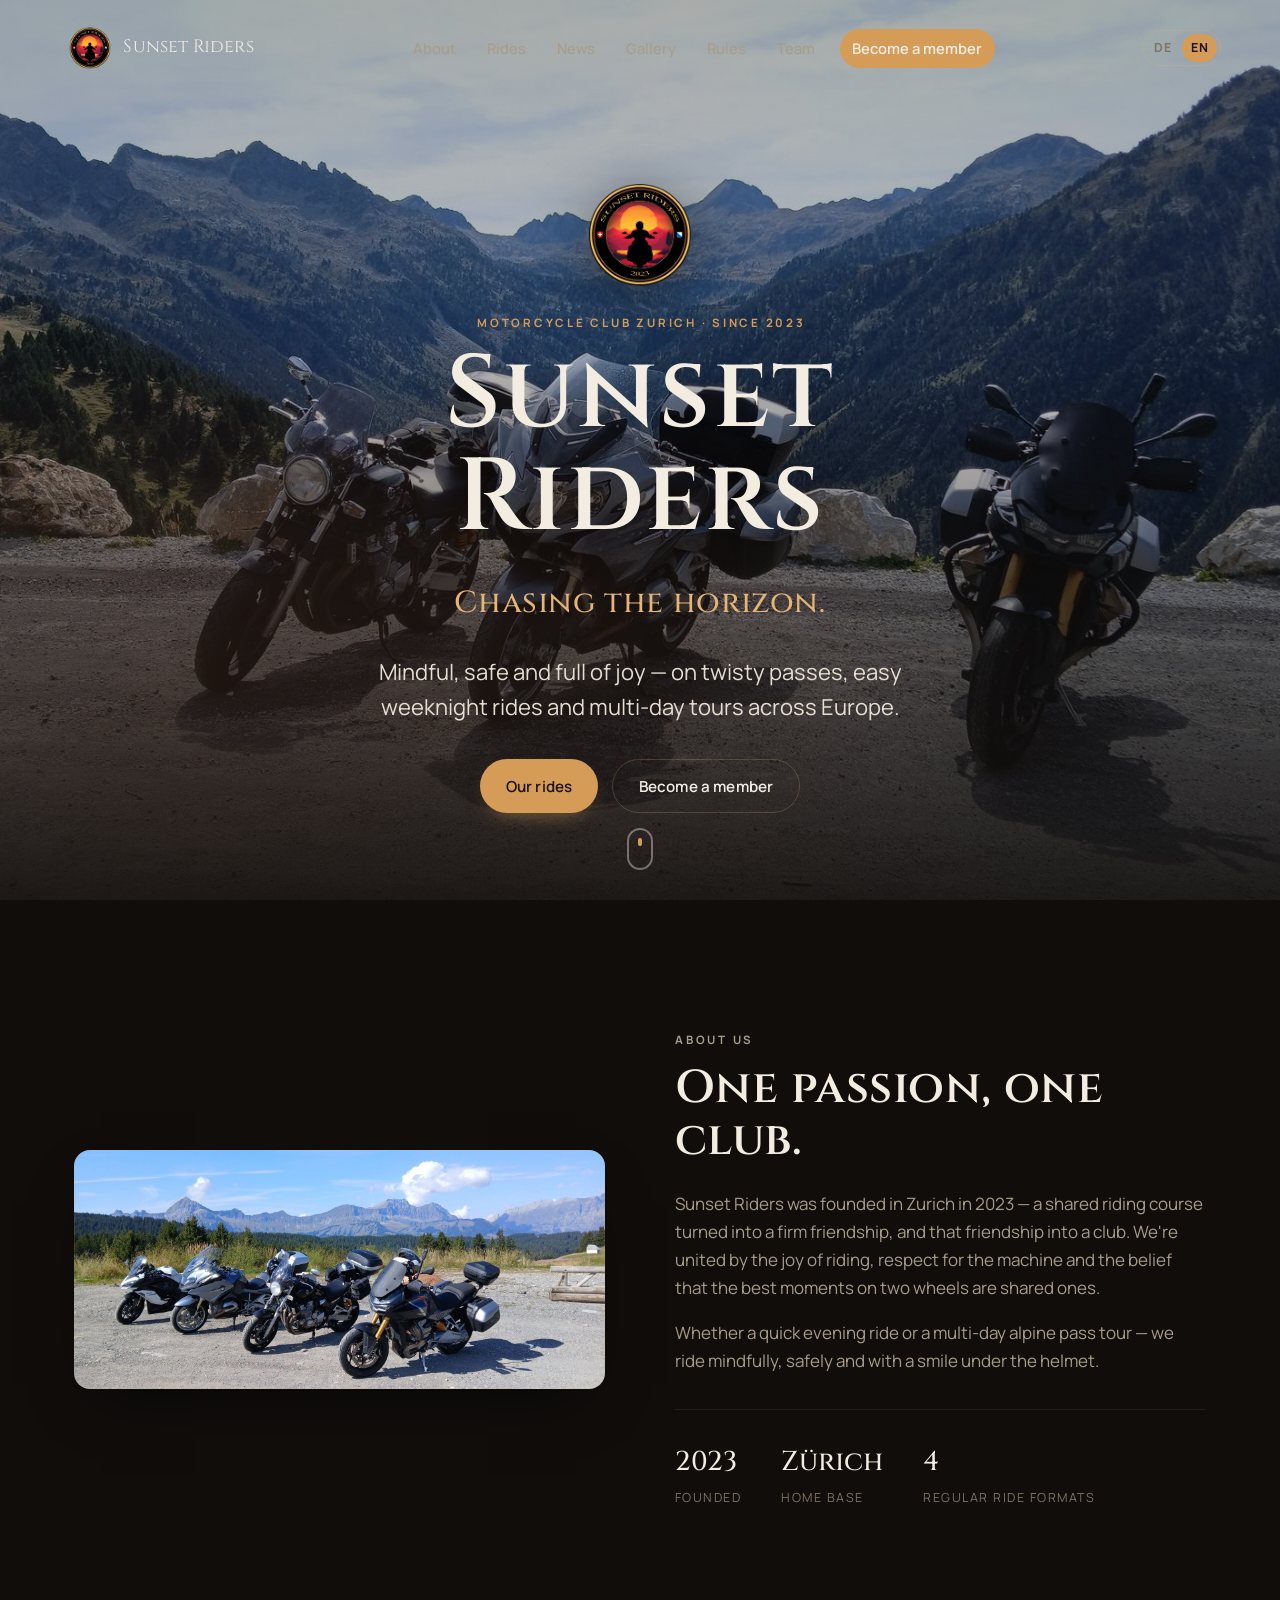
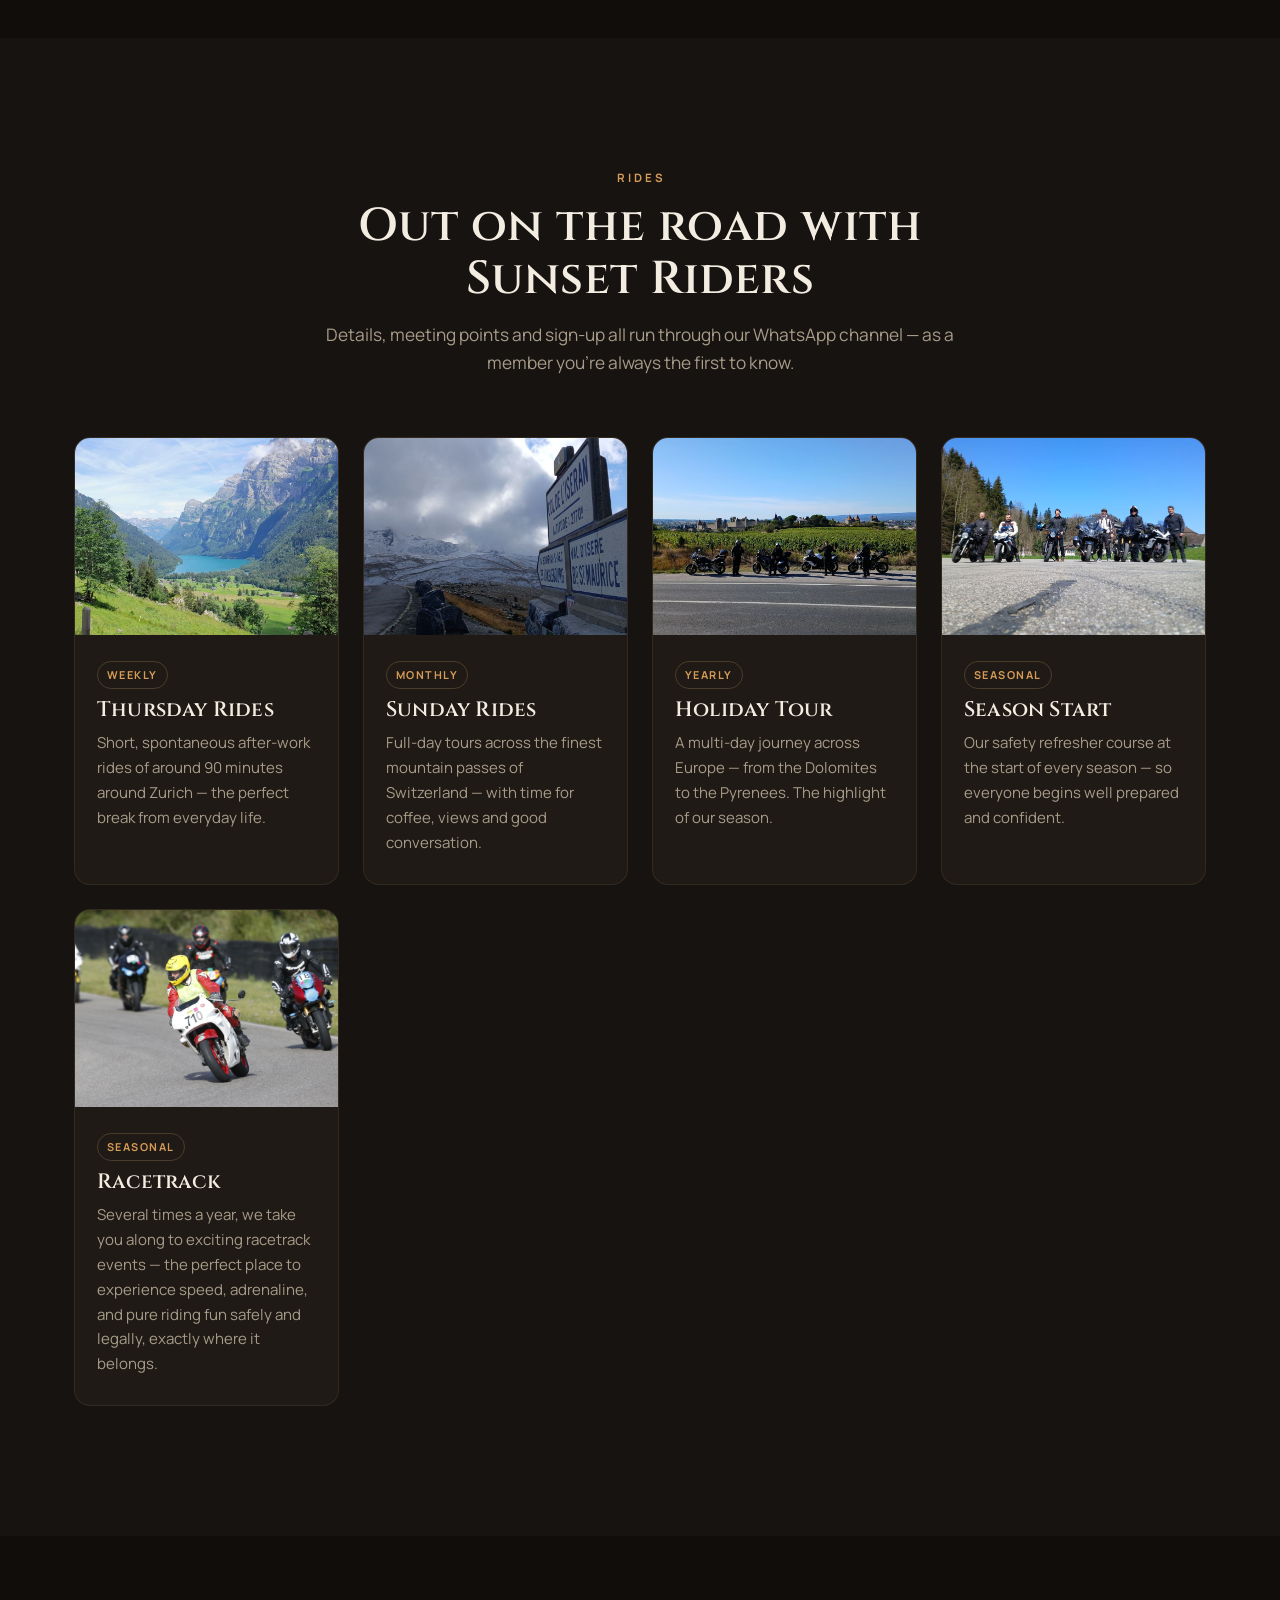
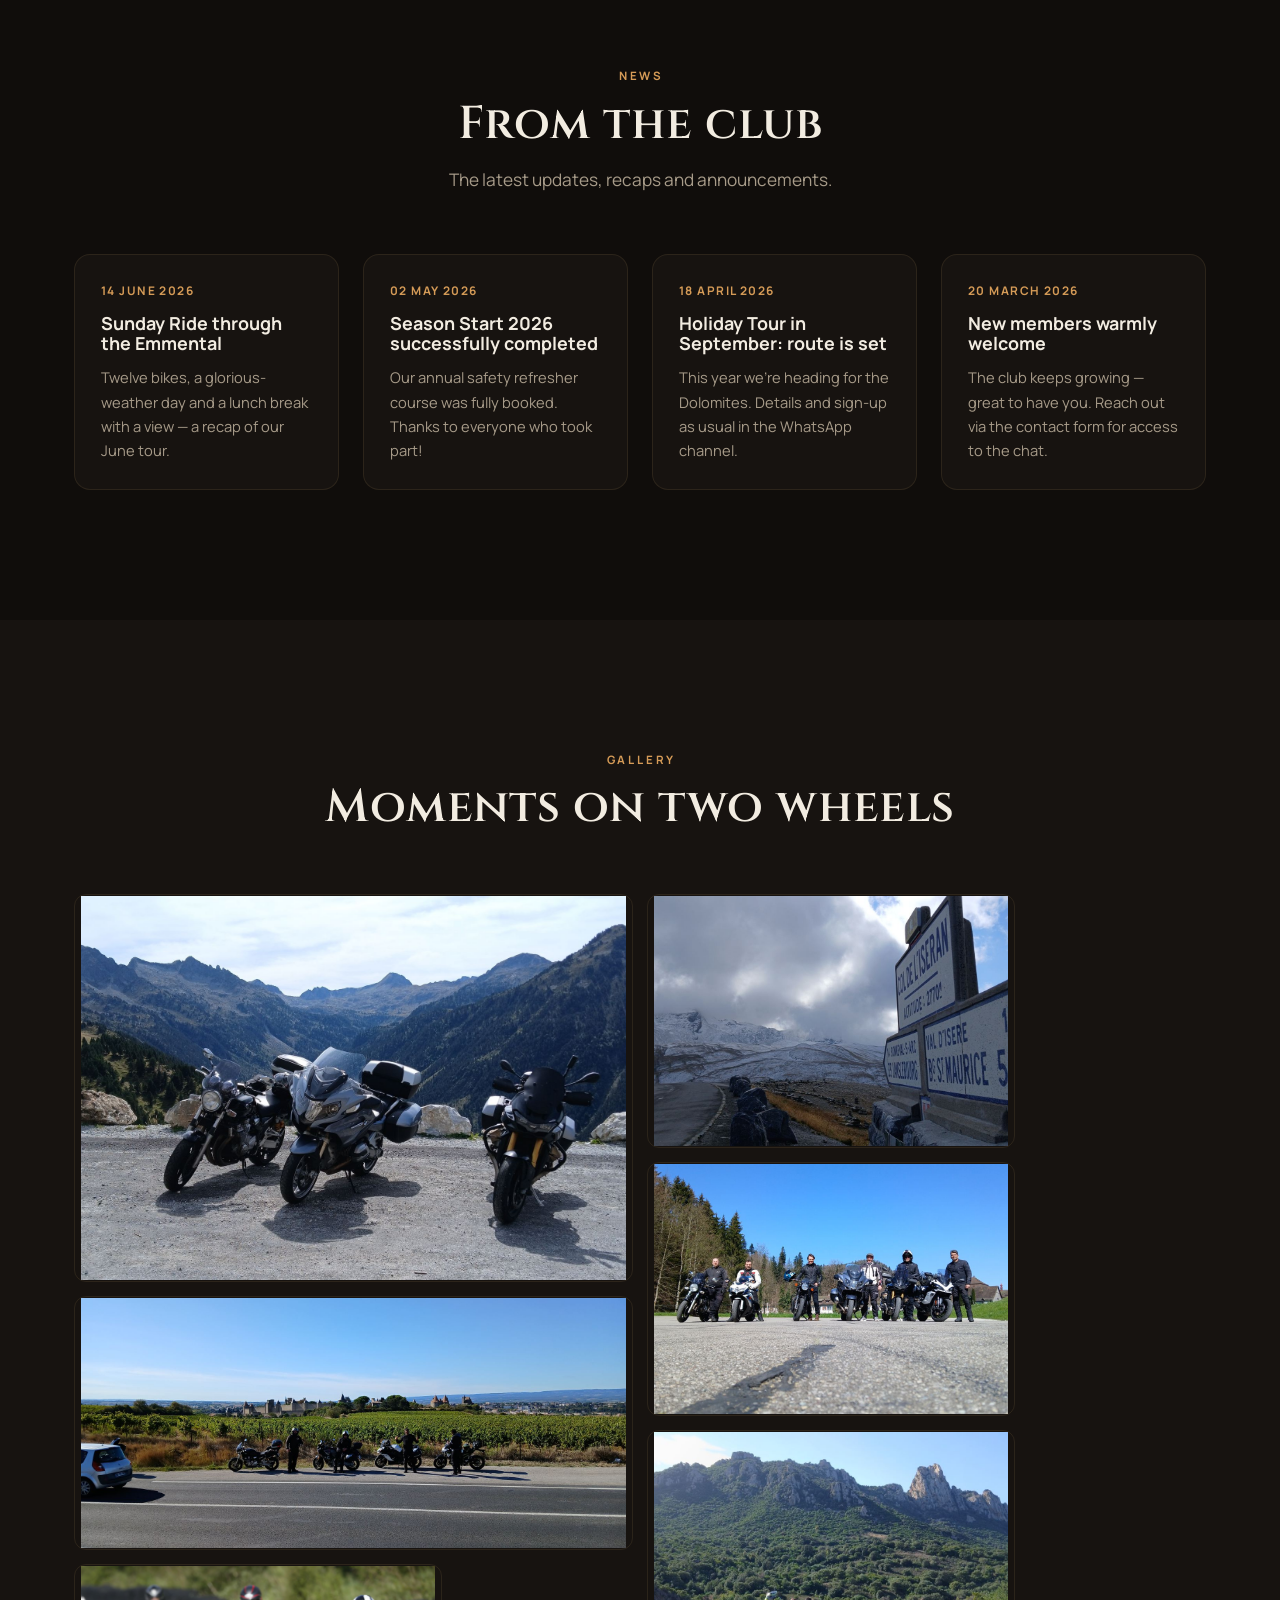
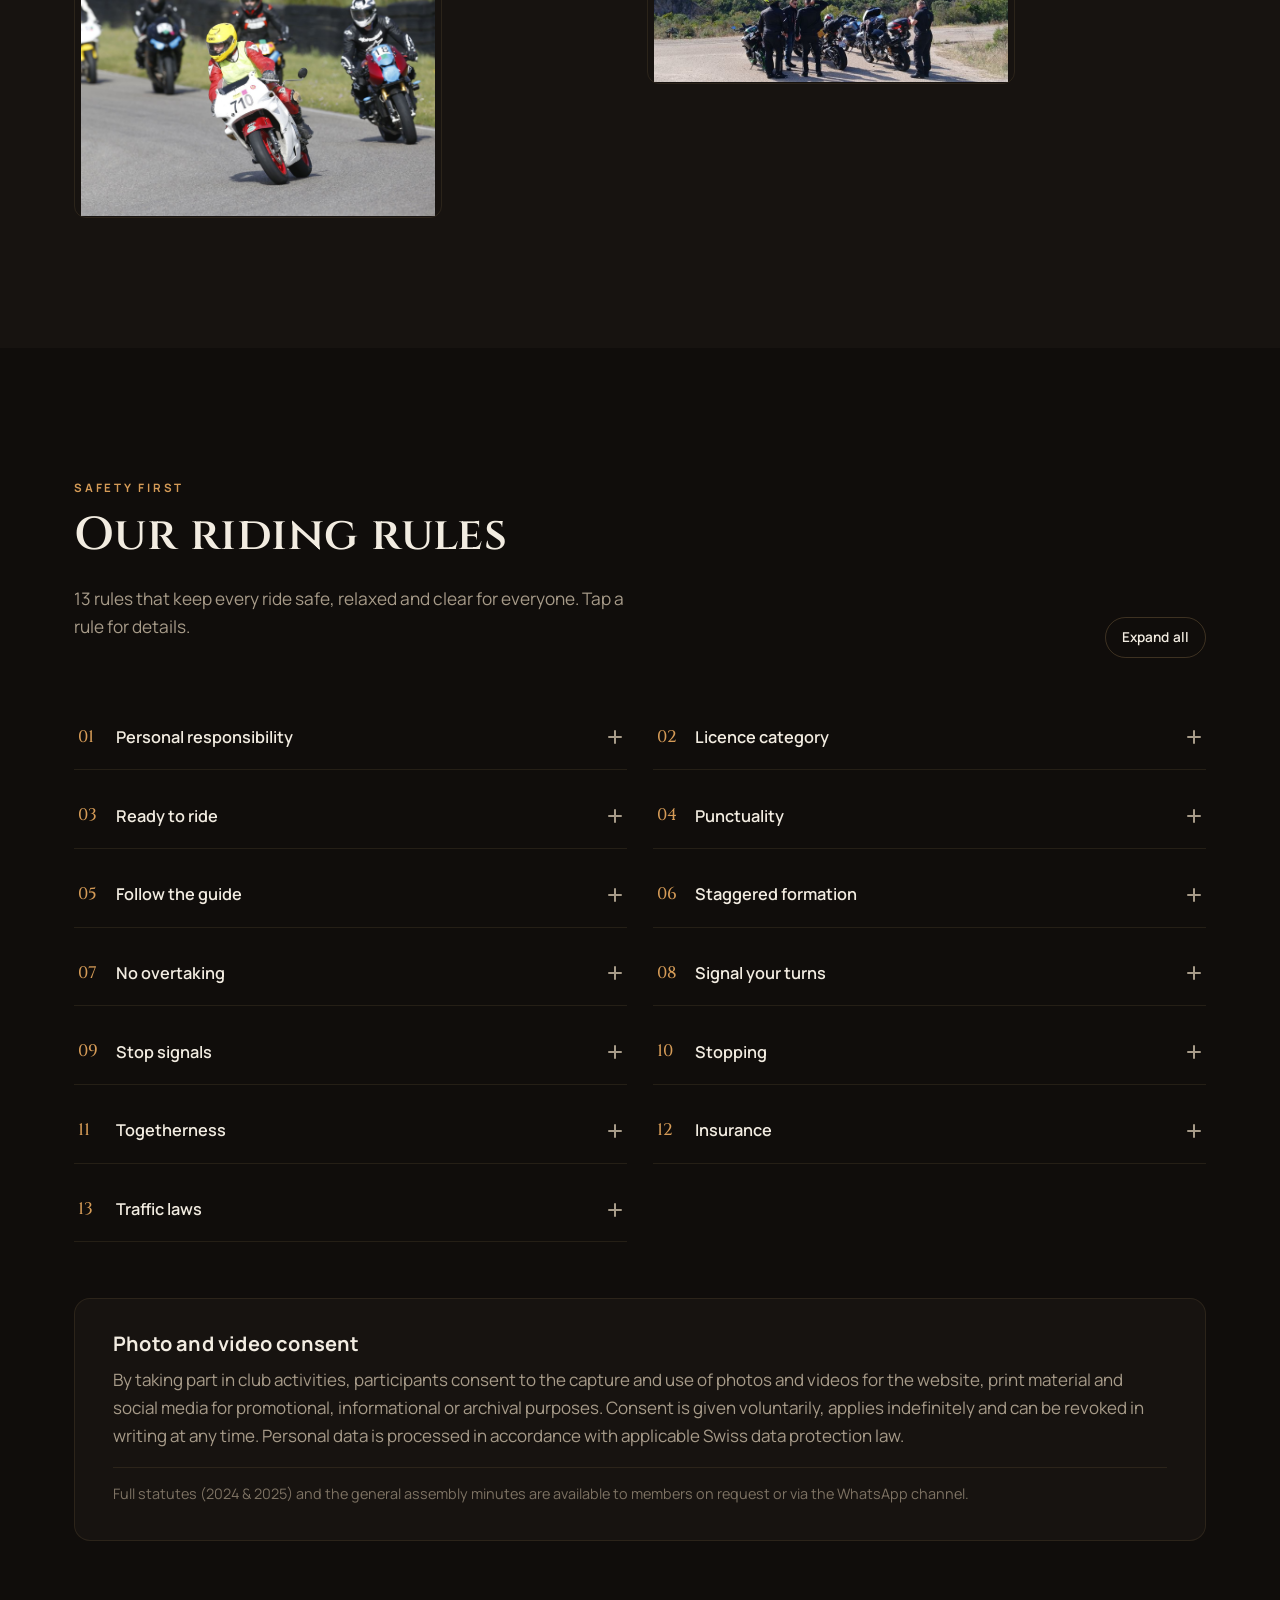
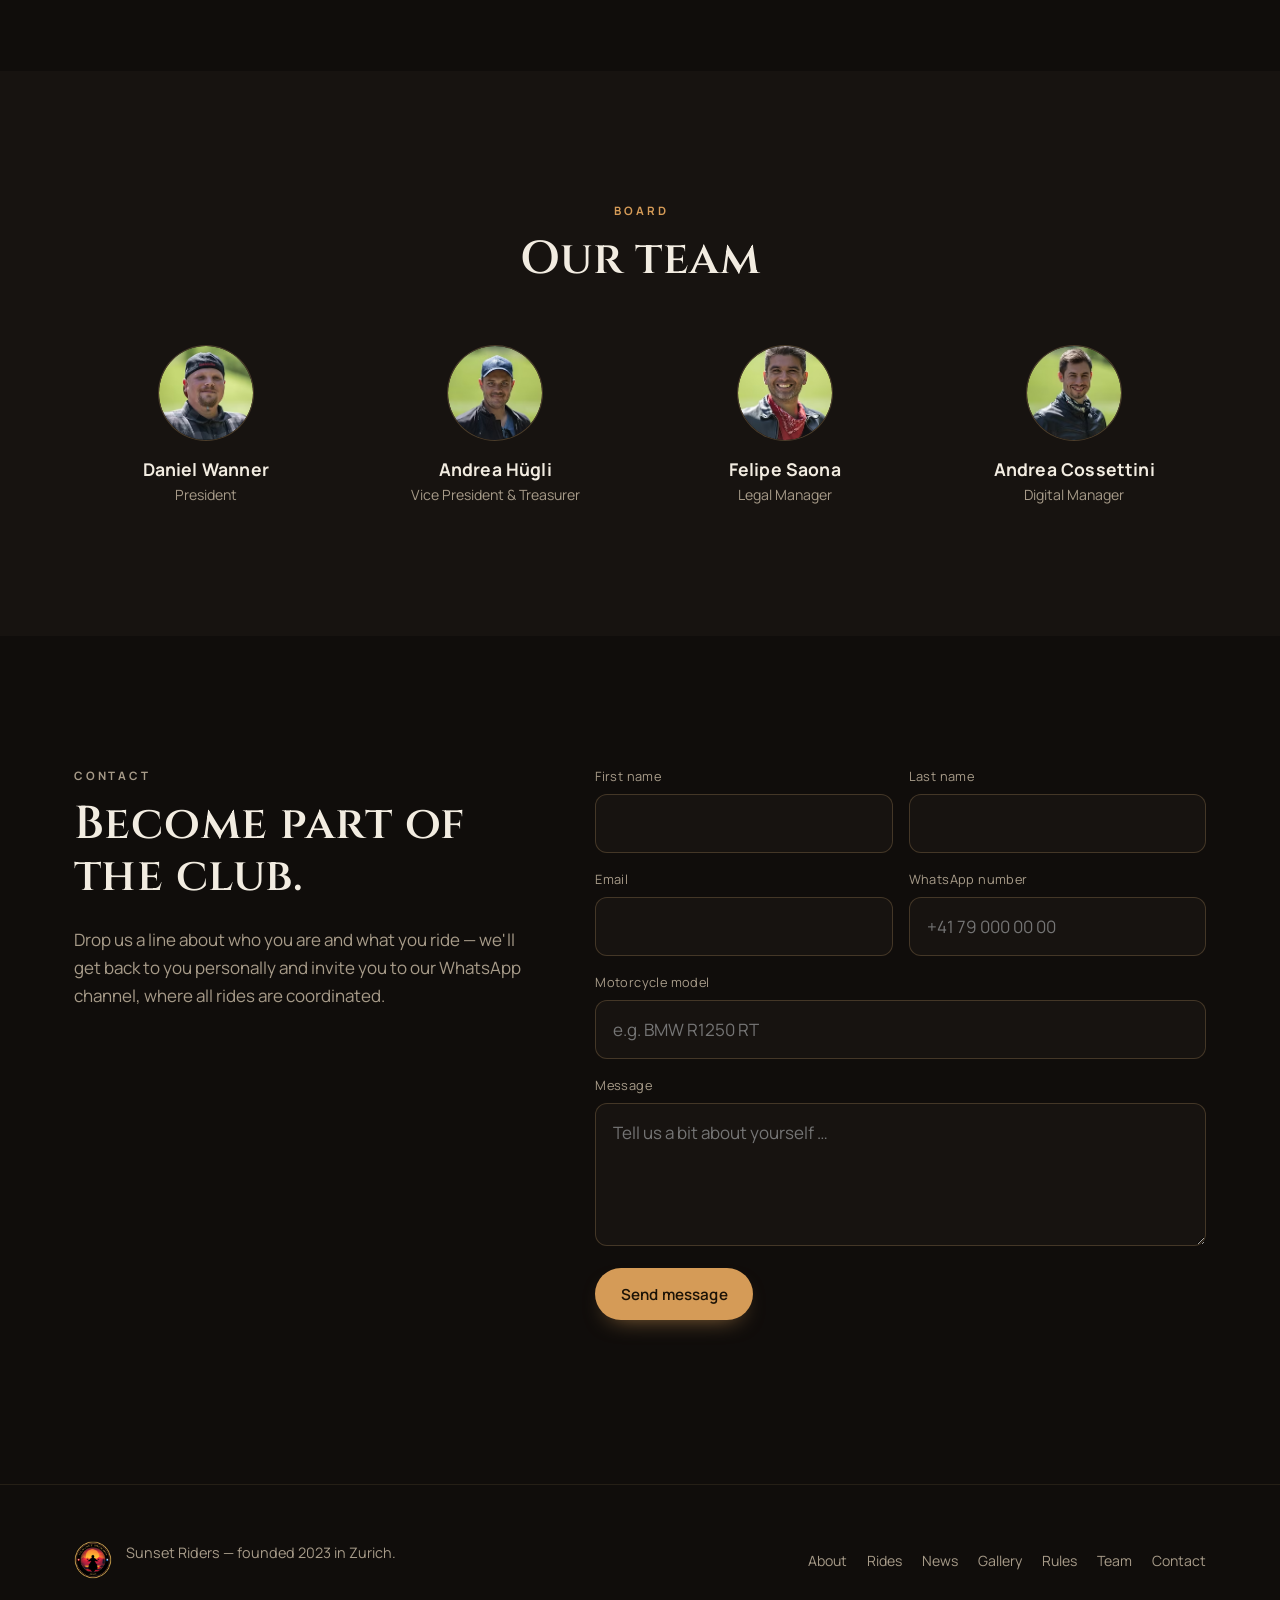
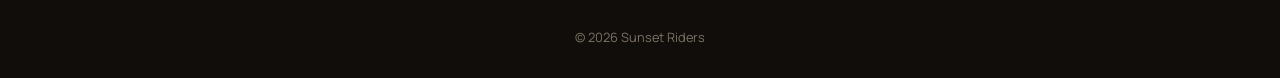
==== index.html @ 781b66b1 "Add files via upload" ====
<!DOCTYPE html>
<html lang="de">
<head>
<meta charset="UTF-8">
<meta name="viewport" content="width=device-width, initial-scale=1.0">
<title data-i18n="meta.title">Sunset Riders — Motorradclub Zürich</title>
<meta name="description" content="Sunset Riders — Motorradclub Zürich, gegründet 2023. Gemeinsame Ausfahrten, Pass-Touren und Freundschaft auf zwei Rädern.">
<link rel="icon" type="image/png" sizes="32x32" href="img/favicon-32.png">
<link rel="icon" type="image/png" sizes="192x192" href="img/favicon-192.png">
<link rel="apple-touch-icon" href="img/favicon-192.png">
<link rel="preconnect" href="https://fonts.googleapis.com">
<link rel="preconnect" href="https://fonts.gstatic.com" crossorigin>
<link href="https://fonts.googleapis.com/css2?family=Cinzel:wght@500;600;700&family=Manrope:wght@400;500;600;700;800&display=swap" rel="stylesheet">
<link rel="stylesheet" href="css/style.css">
</head>
<body>

<div class="grain" aria-hidden="true"></div>

<div class="scroll-progress" aria-hidden="true"><span id="scroll-bar"></span></div>

<header class="site-header" id="top">
  <div class="container header-inner">
    <a href="#top" class="brand" aria-label="Sunset Riders — Startseite">
      <img src="img/logo.png" alt="" class="brand-logo">
      <span class="brand-name">Sunset&nbsp;Riders</span>
    </a>

    <nav class="main-nav" id="main-nav" aria-label="Hauptnavigation">
      <a href="#about" class="nav-link" data-i18n="nav.about">Über&nbsp;uns</a>
      <a href="#activities" class="nav-link" data-i18n="nav.activities">Ausfahrten</a>
      <a href="#news" class="nav-link" data-i18n="nav.news">News</a>
      <a href="#gallery" class="nav-link" data-i18n="nav.gallery">Galerie</a>
      <a href="#rules" class="nav-link" data-i18n="nav.rules">Regeln</a>
      <a href="#team" class="nav-link" data-i18n="nav.team">Team</a>
      <a href="#contact" class="nav-link nav-link-cta" data-i18n="nav.join">Mitglied&nbsp;werden</a>
    </nav>

    <div class="header-actions">
      <div class="lang-toggle" role="group" aria-label="Sprache / Language">
        <button type="button" data-lang="de" class="active" aria-pressed="true">DE</button>
        <button type="button" data-lang="en" aria-pressed="false">EN</button>
      </div>
      <button class="nav-toggle" id="nav-toggle" aria-label="Menü öffnen" aria-expanded="false" aria-controls="main-nav">
        <span></span><span></span><span></span>
      </button>
    </div>
  </div>
</header>

<main>

  <!-- HERO -->
  <section class="hero" id="home">
    <div class="hero-media">
      <img id="hero-img" src="img/hero-mountains.jpg" alt="Sunset Riders auf einem Alpenpass" loading="eager">
      <div class="hero-scrim"></div>
    </div>
    <div class="container hero-content">
      <img src="img/logo.png" alt="" class="hero-badge reveal">
      <p class="eyebrow center reveal" data-i18n="hero.eyebrow">Motorradclub Zürich · seit 2023</p>
      <h1 class="hero-name reveal" data-i18n="hero.name">Sunset Riders</h1>
      <p class="hero-tagline reveal" data-i18n="hero.tagline">Dem Horizont entgegen.</p>
      <p class="hero-lead reveal" data-i18n="hero.lead">Bewusst, sicher und mit Freude unterwegs — auf kurvigen Pässen,
        an lauen Feierabenden und bei mehrtägigen Touren durch Europa.</p>
      <div class="hero-actions reveal">
        <a href="#activities" class="btn btn-primary" data-i18n="hero.cta1">Unsere Ausfahrten</a>
        <a href="#contact" class="btn btn-ghost" data-i18n="hero.cta2">Mitglied werden</a>
      </div>
    </div>
    <a href="#about" class="scroll-cue" aria-label="Nach unten scrollen"><span></span></a>
  </section>

  <!-- ABOUT -->
  <section class="section" id="about">
    <div class="container about-grid">
      <div class="about-media reveal">
        <img id="about-img" src="img/about-group.jpg" alt="Die Sunset Riders Gruppe bei einer Ausfahrt">
      </div>
      <div class="about-text reveal">
        <p class="eyebrow" data-i18n="about.eyebrow">Über uns</p>
        <h2 data-i18n="about.title">Eine Passion, ein Club.</h2>
        <p data-i18n="about.p1">Sunset Riders wurde 2023 in Zürich gegründet — aus einer gemeinsamen
          Fahrausbildung heraus wurde eine feste Freundschaft, und aus dieser
          Freundschaft ein Club. Uns verbindet die Freude am Fahren, der Respekt
          vor der Maschine und die Überzeugung, dass die schönsten Momente auf
          zwei Rädern gemeinsam entstehen.</p>
        <p data-i18n="about.p2">Ob kurzer Feierabend-Ausritt oder mehrtägige Passtour durch die
          Alpen — wir fahren bewusst, sicher und mit einem Lächeln unter dem Helm.</p>
        <ul class="about-stats">
          <li><strong>2023</strong><span data-i18n="about.stat1">gegründet</span></li>
          <li><strong>Zürich</strong><span data-i18n="about.stat2">Homebase</span></li>
          <li><strong>4</strong><span data-i18n="about.stat3">feste Ride-Formate</span></li>
        </ul>
      </div>
    </div>
  </section>

  <!-- ACTIVITIES -->
  <section class="section section-alt" id="activities">
    <div class="container">
      <p class="eyebrow reveal center" data-i18n="activities.eyebrow">Ausfahrten</p>
      <h2 class="center reveal" data-i18n="activities.title">Unterwegs mit den Sunset Riders</h2>
      <p class="section-lead center reveal" data-i18n="activities.lead">Details, Treffpunkte und Anmeldung laufen über unseren
        WhatsApp-Kanal — als Mitglied bist du immer als Erste:r informiert.</p>

      <div class="cards-grid reveal" id="activities-grid">
        <!-- rendered by js/main.js from SITE_CONTENT.activities -->
      </div>
    </div>
  </section>

  <!-- NEWS -->
  <section class="section" id="news">
    <div class="container">
      <p class="eyebrow reveal center" data-i18n="news.eyebrow">News</p>
      <h2 class="center reveal" data-i18n="news.title">Aus dem Club</h2>
      <p class="section-lead center reveal" data-i18n="news.lead">Die neuesten Updates, Rückblicke und Ankündigungen.</p>
      <div class="news-grid reveal" id="news-feed">
        <!-- rendered by js/main.js -->
      </div>
    </div>
  </section>

  <!-- GALLERY -->
  <section class="section section-alt" id="gallery">
    <div class="container">
      <p class="eyebrow reveal center" data-i18n="gallery.eyebrow">Galerie</p>
      <h2 class="center reveal" data-i18n="gallery.title">Momente auf zwei Rädern</h2>
      <div class="gallery-grid reveal" id="gallery-grid">
        <!-- rendered by js/main.js from SITE_CONTENT.gallery -->
      </div>
    </div>
  </section>

  <!-- RULES (integrated accordion) -->
  <section class="section" id="rules">
    <div class="container">
      <div class="rules-head">
        <div class="reveal">
          <p class="eyebrow" data-i18n="rules.eyebrow">Sicherheit zuerst</p>
          <h2 data-i18n="rules.title">Unsere Fahrregeln</h2>
          <p class="section-lead" style="margin-inline:0;" data-i18n="rules.lead">13 Regeln, die jede Ausfahrt sicher,
            entspannt und für alle nachvollziehbar machen. Tippe auf eine Regel für Details.</p>
        </div>
        <div class="rules-actions reveal">
          <button type="button" class="btn btn-ghost btn-sm" id="rules-expand" data-i18n="rules.expandAll">Alle ausklappen</button>
        </div>
      </div>

      <div class="rules-grid reveal">
        <details class="rule">
          <summary><span class="rule-num">01</span><span class="rule-title" data-i18n="rules.r1t">Eigenverantwortung</span><span class="rule-icon" aria-hidden="true"></span></summary>
          <p data-i18n="rules.r1d">Mitglieder fahren auf eigenes Risiko. Der Club übernimmt keine Haftung für das Verhalten Einzelner.</p>
        </details>
        <details class="rule">
          <summary><span class="rule-num">02</span><span class="rule-title" data-i18n="rules.r2t">Führerscheinkategorie</span><span class="rule-icon" aria-hidden="true"></span></summary>
          <p data-i18n="rules.r2d">Jede:r fährt ausschliesslich gemäss der eigenen, gültigen Führerscheinkategorie.</p>
        </details>
        <details class="rule">
          <summary><span class="rule-num">03</span><span class="rule-title" data-i18n="rules.r3t">Fahrbereitschaft</span><span class="rule-icon" aria-hidden="true"></span></summary>
          <p data-i18n="rules.r3d">Motorrad und Ausrüstung sind fahrbereit zu halten. Bitte vor Ankunft am Treffpunkt auftanken.</p>
        </details>
        <details class="rule">
          <summary><span class="rule-num">04</span><span class="rule-title" data-i18n="rules.r4t">Pünktlichkeit</span><span class="rule-icon" aria-hidden="true"></span></summary>
          <p data-i18n="rules.r4d">Sei pünktlich am Treffpunkt. Bei einer Absage informiere den Guide so früh wie möglich.</p>
        </details>
        <details class="rule">
          <summary><span class="rule-num">05</span><span class="rule-title" data-i18n="rules.r5t">Guide befolgen</span><span class="rule-icon" aria-hidden="true"></span></summary>
          <p data-i18n="rules.r5d">Anweisungen und Empfehlungen des Guides sind zu befolgen.</p>
        </details>
        <details class="rule">
          <summary><span class="rule-num">06</span><span class="rule-title" data-i18n="rules.r6t">Kolonnenformation</span><span class="rule-icon" aria-hidden="true"></span></summary>
          <p data-i18n="rules.r6d">Versetzte Formation mit mindestens 2 Sekunden Sicherheitsabstand: gerade Positionen fahren auf der rechten, ungerade auf der linken Spurhälfte.</p>
        </details>
        <details class="rule">
          <summary><span class="rule-num">07</span><span class="rule-title" data-i18n="rules.r7t">Kein Überholen</span><span class="rule-icon" aria-hidden="true"></span></summary>
          <p data-i18n="rules.r7d">Vorausfahrende Mitglieder innerhalb der Gruppe werden nicht überholt.</p>
        </details>
        <details class="rule">
          <summary><span class="rule-num">08</span><span class="rule-title" data-i18n="rules.r8t">Richtung signalisieren</span><span class="rule-icon" aria-hidden="true"></span></summary>
          <p data-i18n="rules.r8d">Abbiegen frühzeitig signalisieren und sicherstellen, dass der nachfolgende Fahrer die Richtung erkennt.</p>
        </details>
        <details class="rule">
          <summary><span class="rule-num">09</span><span class="rule-title" data-i18n="rules.r9t">Stopp-Signale</span><span class="rule-icon" aria-hidden="true"></span></summary>
          <p data-i18n="rules.r9d">Lichthupe oder Hupe signalisieren einen bevorstehenden Stopp — etwa zum Tanken oder bei einem Notfall.</p>
        </details>
        <details class="rule">
          <summary><span class="rule-num">10</span><span class="rule-title" data-i18n="rules.r10t">Anhalten</span><span class="rule-icon" aria-hidden="true"></span></summary>
          <p data-i18n="rules.r10d">Hält der Vorderfahrer an, hält die gesamte Kolonne an.</p>
        </details>
        <details class="rule">
          <summary><span class="rule-num">11</span><span class="rule-title" data-i18n="rules.r11t">Miteinander</span><span class="rule-icon" aria-hidden="true"></span></summary>
          <p data-i18n="rules.r11d">Freundlichkeit und Austausch mit Guide und Mitfahrenden sind uns wichtig.</p>
        </details>
        <details class="rule">
          <summary><span class="rule-num">12</span><span class="rule-title" data-i18n="rules.r12t">Versicherung</span><span class="rule-icon" aria-hidden="true"></span></summary>
          <p data-i18n="rules.r12d">Jede:r Teilnehmer:in ist für eine angemessene eigene Versicherung verantwortlich.</p>
        </details>
        <details class="rule">
          <summary><span class="rule-num">13</span><span class="rule-title" data-i18n="rules.r13t">Verkehrsregeln</span><span class="rule-icon" aria-hidden="true"></span></summary>
          <p data-i18n="rules.r13d">Sämtliche geltenden Verkehrsregeln sind jederzeit einzuhalten.</p>
        </details>
      </div>

      <div class="rules-consent reveal">
        <h3 data-i18n="rules.consentTitle">Foto- und Video-Einwilligung</h3>
        <p data-i18n="rules.consentText">Mit der Teilnahme an Club-Aktivitäten stimmen Teilnehmende der Aufnahme und Nutzung von
          Fotos und Videos für Website, Printmaterial und Social Media zu werblichen, informativen
          oder archivarischen Zwecken zu. Die Einwilligung erfolgt freiwillig, gilt zeitlich unbefristet
          und kann jederzeit schriftlich widerrufen werden. Die Verarbeitung personenbezogener Daten
          erfolgt gemäss geltendem Schweizer Datenschutzrecht.</p>
        <p class="rules-docs-note" data-i18n="rules.docsNote">Vollständige Statuten (2024 &amp; 2025) und die Protokolle der
          Generalversammlung erhalten Mitglieder auf Anfrage oder über den WhatsApp-Kanal.</p>
      </div>
    </div>
  </section>

  <!-- TEAM -->
  <section class="section section-alt" id="team">
    <div class="container">
      <p class="eyebrow reveal center" data-i18n="team.eyebrow">Vorstand</p>
      <h2 class="center reveal" data-i18n="team.title">Unser Team</h2>
      <div class="team-grid reveal" id="team-grid">
        <!-- rendered by js/main.js from SITE_CONTENT.team -->
      </div>
    </div>
  </section>

  <!-- CONTACT -->
  <section class="section" id="contact">
    <div class="container contact-grid">
      <div class="reveal">
        <p class="eyebrow" data-i18n="contact.eyebrow">Kontakt</p>
        <h2 data-i18n="contact.title">Werde Teil des Clubs.</h2>
        <p data-i18n="contact.text">Schreib uns kurz, wer du bist und was du fährst — wir melden uns
          persönlich und laden dich zu unserem WhatsApp-Kanal ein, wo alle
          Ausfahrten koordiniert werden.</p>
      </div>
      <form class="contact-form reveal" id="contact-form" novalidate>
        <div class="form-row">
          <div class="form-field">
            <label for="firstname" data-i18n="form.firstname">Vorname</label>
            <input type="text" id="firstname" name="firstname" required>
          </div>
          <div class="form-field">
            <label for="lastname" data-i18n="form.lastname">Nachname</label>
            <input type="text" id="lastname" name="lastname" required>
          </div>
        </div>
        <div class="form-row">
          <div class="form-field">
            <label for="email" data-i18n="form.email">E-Mail</label>
            <input type="email" id="email" name="email" required>
          </div>
          <div class="form-field">
            <label for="whatsapp" data-i18n="form.whatsapp">WhatsApp-Nummer</label>
            <input type="tel" id="whatsapp" name="whatsapp" placeholder="+41 79 000 00 00" required>
          </div>
        </div>
        <div class="form-field">
          <label for="bike" data-i18n="form.bike">Motorradmodell</label>
          <input type="text" id="bike" name="bike" data-i18n-ph="form.bikePh" placeholder="z. B. BMW R1250 RT">
        </div>
        <div class="form-field">
          <label for="message" data-i18n="form.message">Nachricht</label>
          <textarea id="message" name="message" rows="4" data-i18n-ph="form.messagePh" placeholder="Erzähl uns kurz von dir …"></textarea>
        </div>
        <button type="submit" class="btn btn-primary" data-i18n="form.submit">Nachricht senden</button>
        <p class="form-note" id="form-note" role="status" aria-live="polite"></p>
      </form>
    </div>
  </section>

</main>

<footer class="site-footer">
  <div class="container footer-inner">
    <div class="footer-brand">
      <img src="img/logo.png" alt="Sunset Riders Logo" class="footer-logo">
      <p data-i18n="footer.tagline">Sunset Riders — gegründet 2023 in Zürich.</p>
    </div>
    <nav class="footer-nav" aria-label="Footer">
      <a href="#about" data-i18n="nav.about">Über uns</a>
      <a href="#activities" data-i18n="nav.activities">Ausfahrten</a>
      <a href="#news" data-i18n="nav.news">News</a>
      <a href="#gallery" data-i18n="nav.gallery">Galerie</a>
      <a href="#rules" data-i18n="nav.rules">Regeln</a>
      <a href="#team" data-i18n="nav.team">Team</a>
      <a href="#contact" data-i18n="nav.contact">Kontakt</a>
    </nav>
    <p class="footer-copy">© <span id="year"></span> Sunset Riders</p>
  </div>
</footer>

<div class="lightbox" id="lightbox" aria-hidden="true">
  <button class="lightbox-close" id="lightbox-close" aria-label="Schliessen">&times;</button>
  <img src="" alt="" id="lightbox-img">
</div>

<script src="js/content.js"></script>
<script src="js/main.js"></script>
</body>
</html>
---- css/style.css ----
/* ============================================================
   Sunset Riders — refined design system
   Palette inspired by the logo's sunset, but deliberately
   muted: one warm ember accent, warm neutrals, no loud
   two-colour gradients on interactive elements.
   ============================================================ */
:root{
  /* neutrals — warm, near-black */
  --bg:#100d0b;
  --bg-2:#171310;      /* surface */
  --bg-3:#1f1a15;      /* elevated surface */
  --line:rgba(226,182,120,.10);
  --line-strong:rgba(226,182,120,.22);

  /* text */
  --text:#f2ece1;
  --muted:#a79b89;
  --muted-2:#7d7263;

  /* one refined ember accent (muted amber), used sparingly */
  --accent:#d59b57;
  --accent-hi:#e6b475;
  --accent-ink:#1b1206;   /* text on accent */
  --ember:#b5623a;        /* deeper warm tone for depth/glows */

  --font-display:"Cinzel", Georgia, serif;
  --font-body:"Manrope", -apple-system, BlinkMacSystemFont, "Segoe UI", sans-serif;
  --container:1180px;
  --radius:16px;
  --radius-sm:12px;
  --shadow:0 24px 60px -28px rgba(0,0,0,.7);
  --ease:cubic-bezier(.22,.61,.36,1);

  /* Type scale on the golden ratio (φ ≈ 1.618): each step ×/÷ φ.
     0.85 · 1.375 · 1.5 · 3.5 (h2 max) · 5.7 (hero max) */
  --fs-body:1.0625rem;      /* 17px */
  --fs-small:0.85rem;
  --fs-lead:1.375rem;
  --fs-h3:1.5rem;
  --fs-h2:clamp(2.15rem, 3.6vw, 3.45rem);
  --fs-hero:clamp(3.4rem, 8.5vw, 6.4rem);
  --tracking-eyebrow:0.24em;
}

*,*::before,*::after{box-sizing:border-box;}
html{scroll-behavior:smooth;scroll-padding-top:90px;}
body{
  margin:0;background:var(--bg);color:var(--text);
  font-family:var(--font-body);font-size:var(--fs-body);line-height:1.65;
  -webkit-font-smoothing:antialiased;overflow-x:hidden;
}
img{max-width:100%;display:block;}
a{color:inherit;text-decoration:none;}
h1,h2,h3{font-family:var(--font-display);line-height:1.14;margin:0 0 .5em;font-weight:600;letter-spacing:.01em;}
p{margin:0 0 1em;}
ul,ol{margin:0;padding:0;list-style:none;}
button{font:inherit;cursor:pointer;background:none;border:none;color:inherit;}
input,textarea{font:inherit;}
:focus-visible{outline:2px solid var(--accent);outline-offset:3px;border-radius:4px;}
.container{max-width:var(--container);margin-inline:auto;padding-inline:24px;}

/* film grain */
.grain{
  position:fixed;inset:0;pointer-events:none;z-index:9998;opacity:.04;mix-blend-mode:overlay;
  background-image:url("data:image/svg+xml,%3Csvg xmlns='http://www.w3.org/2000/svg' width='120' height='120'%3E%3Cfilter id='n'%3E%3CfeTurbulence type='fractalNoise' baseFrequency='0.9' numOctaves='2' stitchTiles='stitch'/%3E%3C/filter%3E%3Crect width='100%25' height='100%25' filter='url(%23n)'/%3E%3C/svg%3E");
}

/* scroll progress */
.scroll-progress{position:fixed;top:0;left:0;right:0;height:2px;z-index:1200;background:transparent;}
.scroll-progress span{display:block;height:100%;width:0;background:linear-gradient(90deg,var(--ember),var(--accent));transition:width .1s linear;}

.eyebrow{
  font-family:var(--font-body);letter-spacing:var(--tracking-eyebrow);text-transform:uppercase;
  font-size:.72rem;font-weight:700;color:var(--accent);margin:0 0 1.1em;
}
/* optical re-centering: uppercase tracking adds trailing space after the last
   glyph, which shifts a centered line visually left — nudge it back by the
   tracking amount so section headers sit truly symmetric. */
.eyebrow.center{padding-left:var(--tracking-eyebrow);}
.center{text-align:center;margin-inline:auto;}
.section-lead.center,h2.center{max-width:640px;}
h2.center{margin-bottom:.35em;}

/* ---------- buttons — subtle, single accent ---------- */
.btn{
  display:inline-flex;align-items:center;justify-content:center;gap:.5em;
  padding:.9em 1.7em;border-radius:999px;font-weight:600;font-size:.95rem;
  letter-spacing:.01em;transition:transform .3s var(--ease),background .3s var(--ease),border-color .3s var(--ease),color .3s var(--ease);
  will-change:transform;
}
.btn-sm{padding:.6em 1.15em;font-size:.85rem;}
.btn-primary{background:var(--accent);color:var(--accent-ink);box-shadow:0 10px 24px -14px rgba(213,155,87,.8);}
.btn-primary:hover{background:var(--accent-hi);transform:translateY(-2px);}
.btn-ghost{border:1px solid var(--line-strong);color:var(--text);}
.btn-ghost:hover{border-color:var(--accent);color:var(--accent);transform:translateY(-2px);}

/* ---------- header / modern nav ---------- */
.site-header{position:fixed;top:0;left:0;right:0;z-index:1100;padding-block:18px;transition:padding .4s var(--ease);}
.header-inner{
  display:flex;align-items:center;justify-content:space-between;gap:20px;
  padding:8px 8px 8px 18px;border-radius:999px;
  border:1px solid transparent;transition:background .4s var(--ease),border-color .4s var(--ease),box-shadow .4s var(--ease),backdrop-filter .4s var(--ease);
}
.site-header.scrolled{padding-block:12px;}
.site-header.scrolled .header-inner{
  background:rgba(16,13,11,.72);backdrop-filter:blur(16px) saturate(140%);
  border-color:var(--line);box-shadow:0 16px 40px -24px rgba(0,0,0,.8);
}
.brand{display:flex;align-items:center;gap:12px;flex-shrink:0;}
.brand-logo{height:42px;width:auto;transition:height .4s var(--ease);}
.site-header.scrolled .brand-logo{height:36px;}
.brand-name{font-family:var(--font-display);font-size:1.12rem;letter-spacing:.01em;color:var(--text);}

.main-nav{display:flex;align-items:center;gap:6px;}
.nav-link{
  position:relative;font-size:.92rem;font-weight:500;color:var(--muted);
  padding:.5em .85em;border-radius:999px;transition:color .25s var(--ease),background .25s var(--ease);
}
.nav-link:hover{color:var(--text);}
.nav-link.active{color:var(--text);}
.nav-link.active::after{
  content:"";position:absolute;left:50%;bottom:.15em;transform:translateX(-50%);
  width:5px;height:5px;border-radius:50%;background:var(--accent);
}
.nav-link-cta{color:var(--accent-ink);background:var(--accent);font-weight:600;margin-left:6px;}
.nav-link-cta:hover{color:var(--accent-ink);background:var(--accent-hi);}
.nav-link-cta.active::after{display:none;}

.header-actions{display:flex;align-items:center;gap:14px;flex-shrink:0;}
.lang-toggle{display:flex;align-items:center;gap:2px;padding:3px;border:1px solid var(--line-strong);border-radius:999px;}
.lang-toggle button{
  font-size:.78rem;font-weight:700;letter-spacing:.05em;color:var(--muted-2);
  padding:.32em .7em;border-radius:999px;transition:color .25s var(--ease),background .25s var(--ease);
}
.lang-toggle button.active{color:var(--accent-ink);background:var(--accent);}
.lang-toggle button:not(.active):hover{color:var(--text);}

.nav-toggle{display:none;flex-direction:column;gap:5px;width:34px;height:34px;align-items:center;justify-content:center;}
.nav-toggle span{width:20px;height:2px;background:var(--text);border-radius:2px;transition:transform .3s var(--ease),opacity .3s var(--ease);}

/* ---------- hero ---------- */
.hero{position:relative;min-height:100svh;display:flex;align-items:center;overflow:hidden;}
.hero-media{position:absolute;inset:0;z-index:0;}
.hero-media img{width:100%;height:100%;object-fit:cover;}
.hero-scrim{
  position:absolute;inset:0;
  background:
    linear-gradient(180deg,rgba(16,13,11,.35) 0%,rgba(16,13,11,.25) 40%,rgba(16,13,11,.92) 100%),
    radial-gradient(120% 90% at 15% 90%,rgba(181,98,58,.35),transparent 60%);
}
.hero-content{position:relative;z-index:1;padding-top:96px;max-width:800px;margin-inline:auto;text-align:center;}
.hero-badge{height:104px;width:auto;margin:0 auto 26px;filter:drop-shadow(0 14px 30px rgba(0,0,0,.5));}
.hero-name{
  font-size:var(--fs-hero);color:var(--text);font-weight:600;line-height:1;
  letter-spacing:.02em;margin:0 0 .28em;text-shadow:0 14px 55px rgba(0,0,0,.45);
}
.hero-tagline{
  font-family:var(--font-display);font-weight:500;
  font-size:clamp(1.25rem,2.4vw,1.9rem);letter-spacing:.02em;
  color:var(--accent-hi);margin:0 auto .9em;
}
.hero-lead{max-width:560px;font-size:var(--fs-lead);color:#e7ded1;margin:0 auto 1.6em;line-height:1.55;}
.hero-actions{display:flex;gap:14px;flex-wrap:wrap;justify-content:center;margin-top:4px;}
.scroll-cue{position:absolute;bottom:30px;left:50%;transform:translateX(-50%);z-index:1;width:26px;height:42px;border:2px solid rgba(242,236,225,.4);border-radius:20px;}
.scroll-cue span{position:absolute;top:8px;left:50%;transform:translateX(-50%);width:4px;height:8px;border-radius:2px;background:var(--accent);animation:scrollcue 1.8s ease-in-out infinite;}
@keyframes scrollcue{0%{opacity:1;top:8px;}70%{opacity:0;top:22px;}100%{opacity:0;top:8px;}}

/* ---------- sections ---------- */
.section{padding:130px 0;position:relative;}
.section-alt{background:var(--bg-2);}
.section-lead{color:var(--muted);font-size:1.08rem;line-height:1.6;}
h2{font-size:var(--fs-h2);}
/* breathing room under centered section headers, in golden proportion */
.center + h2.center,h2.center{margin-top:0;}
h2.center + .section-lead.center{margin-top:0;}

/* about */
.about-grid{display:grid;grid-template-columns:1fr 1fr;gap:70px;align-items:center;}
.about-media{position:relative;}
.about-media img{border-radius:var(--radius);box-shadow:var(--shadow);}
.about-media::after{content:"";position:absolute;inset:0;border-radius:var(--radius);box-shadow:inset 0 0 0 1px var(--line);}
.about-text p{color:var(--muted);}
.about-stats{display:flex;gap:40px;margin-top:34px;padding-top:30px;border-top:1px solid var(--line);}
.about-stats li{display:flex;flex-direction:column;gap:3px;}
.about-stats strong{font-family:var(--font-display);font-size:1.7rem;color:var(--text);font-weight:500;}
.about-stats span{font-size:.78rem;color:var(--muted-2);text-transform:uppercase;letter-spacing:.12em;}

/* activity cards */
.cards-grid{display:grid;grid-template-columns:repeat(4,1fr);gap:24px;margin-top:60px;}
.card{
  background:var(--bg-3);border-radius:var(--radius);overflow:hidden;border:1px solid var(--line);
  transition:transform .4s var(--ease),border-color .4s var(--ease);
}
.card:hover{transform:translateY(-8px);border-color:var(--line-strong);}
.card-media{aspect-ratio:4/3;overflow:hidden;}
.card-media img{width:100%;height:100%;object-fit:cover;transition:transform .6s var(--ease);}
.card:hover .card-media img{transform:scale(1.07);}
.card-body{padding:24px 22px 28px;}
.tag{display:inline-block;font-size:.68rem;text-transform:uppercase;letter-spacing:.14em;color:var(--accent);border:1px solid var(--line-strong);padding:.35em .8em;border-radius:999px;font-weight:700;margin-bottom:1em;}
.card h3{font-size:1.3rem;margin-bottom:.4em;}
.card p{color:var(--muted);font-size:.94rem;margin-bottom:0;}

/* news */
.news-grid{display:grid;grid-template-columns:repeat(4,1fr);gap:24px;margin-top:60px;}
.news-card{background:var(--bg-2);border:1px solid var(--line);border-radius:var(--radius);padding:26px;display:flex;flex-direction:column;gap:12px;transition:transform .35s var(--ease),border-color .35s var(--ease);}
.section-alt .news-card{background:var(--bg-3);}
.news-card:hover{transform:translateY(-6px);border-color:var(--line-strong);}
.news-date{font-size:.74rem;letter-spacing:.12em;text-transform:uppercase;color:var(--accent);font-weight:700;}
.news-card h3{font-size:1.12rem;margin-bottom:0;font-family:var(--font-body);font-weight:700;letter-spacing:0;}
.news-card p{color:var(--muted);font-size:.92rem;margin-bottom:0;}
.news-empty{color:var(--muted);text-align:center;grid-column:1/-1;}
/* optional news image — only present when an entry has one, so existing
   image-less cards look exactly as before */
.news-media{margin:-26px -26px 6px;border-radius:var(--radius) var(--radius) 0 0;overflow:hidden;aspect-ratio:16/10;}
.news-media img{width:100%;height:100%;object-fit:cover;}

/* gallery */
.gallery-grid{display:grid;grid-template-columns:repeat(6,1fr);grid-auto-rows:120px;gap:14px;margin-top:60px;}
.gallery-item{grid-column:span 2;grid-row:span 2;border-radius:var(--radius-sm);overflow:hidden;position:relative;border:1px solid var(--line);}
.gallery-item:nth-child(1){grid-column:span 3;grid-row:span 3;}
.gallery-item:nth-child(4){grid-column:span 3;grid-row:span 2;}
.gallery-item img{width:100%;height:100%;object-fit:cover;transition:transform .6s var(--ease);}
.gallery-item:hover img{transform:scale(1.08);}
.gallery-item::after{content:"";position:absolute;inset:0;background:linear-gradient(180deg,transparent 55%,rgba(16,13,11,.55));opacity:0;transition:opacity .3s var(--ease);}
.gallery-item:hover::after{opacity:1;}

/* ---------- rules accordion ---------- */
.rules-head{display:flex;justify-content:space-between;align-items:flex-end;gap:24px;margin-bottom:48px;flex-wrap:wrap;}
.rules-head .section-lead{max-width:560px;}
.rules-grid{display:grid;grid-template-columns:1fr 1fr;gap:14px 26px;}
.rule{border-bottom:1px solid var(--line);}
.rule summary{
  display:flex;align-items:center;gap:16px;padding:18px 4px;cursor:pointer;list-style:none;
  transition:color .25s var(--ease);
}
.rule summary::-webkit-details-marker{display:none;}
.rule summary:hover{color:var(--accent);}
.rule-num{font-family:var(--font-display);font-size:1.05rem;color:var(--accent);min-width:2.2ch;font-weight:500;}
.rule-title{flex:1;font-weight:600;font-size:1.02rem;}
.rule-icon{position:relative;width:16px;height:16px;flex-shrink:0;}
.rule-icon::before,.rule-icon::after{content:"";position:absolute;top:50%;left:50%;background:var(--muted);border-radius:2px;transition:transform .3s var(--ease),background .3s var(--ease);}
.rule-icon::before{width:14px;height:2px;transform:translate(-50%,-50%);}
.rule-icon::after{width:2px;height:14px;transform:translate(-50%,-50%);}
.rule[open] .rule-icon::after{transform:translate(-50%,-50%) scaleY(0);}
.rule[open] .rule-icon::before,.rule[open] summary:hover .rule-icon::before{background:var(--accent);}
.rule[open] summary{color:var(--text);}
.rule > p{color:var(--muted);font-size:.95rem;padding:0 4px 20px 42px;margin:0;}

.rules-consent{margin-top:56px;background:var(--bg-2);border:1px solid var(--line);border-radius:var(--radius);padding:34px 38px;}
.rules-consent h3{font-size:1.25rem;font-family:var(--font-body);font-weight:700;}
.rules-consent p{color:var(--muted);margin-bottom:1em;}
.rules-consent .rules-docs-note{font-size:.9rem;color:var(--muted-2);margin-bottom:0;padding-top:14px;border-top:1px solid var(--line);}

/* team */
.team-grid{display:grid;grid-template-columns:repeat(4,1fr);gap:26px;margin-top:60px;}
.team-card{text-align:center;}
.team-avatar{
  width:96px;height:96px;border-radius:50%;margin:0 auto 18px;display:flex;align-items:center;justify-content:center;
  font-family:var(--font-display);font-size:1.35rem;color:var(--accent);
  background:var(--bg-3);border:1px solid var(--line-strong);
}
.team-card h3{font-size:1.1rem;margin-bottom:.2em;font-family:var(--font-body);font-weight:700;}
.team-card p{color:var(--muted);font-size:.88rem;margin-bottom:0;}
/* optionales Foto statt Initialen — nur wenn ein Mitglied ein Foto hat */
.team-avatar.has-photo{padding:0;overflow:hidden;background:var(--bg-3);}
.team-avatar img{width:100%;height:100%;object-fit:cover;border-radius:50%;}

/* contact */
.contact-grid{display:grid;grid-template-columns:.85fr 1.15fr;gap:70px;align-items:start;}
.contact-grid p{color:var(--muted);}
.contact-form{display:flex;flex-direction:column;gap:16px;}
.form-row{display:grid;grid-template-columns:1fr 1fr;gap:16px;}
.form-field{display:flex;flex-direction:column;gap:7px;}
.form-field label{font-size:.8rem;color:var(--muted);letter-spacing:.03em;}
.form-field input,.form-field textarea{
  background:var(--bg-2);border:1px solid var(--line-strong);border-radius:var(--radius-sm);
  padding:.85em 1em;color:var(--text);transition:border-color .2s var(--ease),box-shadow .2s var(--ease);
}
.section .form-field input:focus,.section .form-field textarea:focus{outline:none;border-color:var(--accent);box-shadow:0 0 0 3px rgba(213,155,87,.16);}
.contact-form .btn{align-self:flex-start;margin-top:6px;}
.form-note{font-size:.9rem;color:var(--accent);min-height:1.2em;margin:0;}

/* footer */
.site-footer{background:var(--bg);border-top:1px solid var(--line);padding:56px 0 30px;}
.footer-inner{display:flex;flex-wrap:wrap;justify-content:space-between;align-items:center;gap:28px;}
.footer-brand{display:flex;align-items:center;gap:14px;color:var(--muted);font-size:.9rem;}
.footer-logo{height:38px;}
.footer-nav{display:flex;flex-wrap:wrap;gap:20px;font-size:.88rem;}
.footer-nav a{color:var(--muted);}
.footer-nav a:hover{color:var(--accent);}
.footer-copy{width:100%;text-align:center;font-size:.8rem;color:var(--muted-2);margin:20px 0 0;order:3;}

/* lightbox */
.lightbox{position:fixed;inset:0;background:rgba(10,8,7,.94);display:none;align-items:center;justify-content:center;z-index:2000;padding:40px;}
.lightbox.open{display:flex;}
.lightbox img{max-width:100%;max-height:88vh;border-radius:10px;box-shadow:0 30px 80px rgba(0,0,0,.6);}
.lightbox-close{position:absolute;top:22px;right:30px;font-size:2.4rem;color:var(--text);line-height:1;}

/* reveal */
.reveal{opacity:0;transform:translateY(26px);transition:opacity .8s var(--ease),transform .8s var(--ease);}
.reveal.in-view{opacity:1;transform:translateY(0);}
@media (prefers-reduced-motion:reduce){
  .reveal{opacity:1;transform:none;transition:none;}
  html{scroll-behavior:auto;}
}

/* ---------- responsive ---------- */
@media (max-width:1080px){
  .nav-link{padding:.5em .6em;font-size:.88rem;}
  .brand-name{display:none;}
}
@media (max-width:920px){
  .cards-grid,.news-grid{grid-template-columns:repeat(2,1fr);}
  .team-grid{grid-template-columns:repeat(2,1fr);}
  .about-grid,.contact-grid{grid-template-columns:1fr;gap:44px;}
  .rules-grid{grid-template-columns:1fr;}
  .gallery-grid{grid-template-columns:repeat(4,1fr);grid-auto-rows:100px;}
  .gallery-item:nth-child(1){grid-column:span 4;grid-row:span 3;}
  .gallery-item:nth-child(4){grid-column:span 4;grid-row:span 2;}
}
@media (max-width:720px){
  .brand-name{display:inline;}
  .main-nav{
    position:fixed;inset:0 0 0 auto;width:min(82vw,340px);height:100dvh;
    background:rgba(16,13,11,.98);backdrop-filter:blur(14px);
    flex-direction:column;justify-content:center;align-items:stretch;gap:6px;
    padding:80px 28px 40px;transform:translateX(105%);transition:transform .45s var(--ease);
    border-left:1px solid var(--line);
  }
  .main-nav.open{transform:translateX(0);}
  .nav-link{font-size:1.15rem;padding:.6em .4em;color:var(--text);border-bottom:1px solid var(--line);border-radius:0;}
  .nav-link.active::after{left:.4em;transform:none;}
  .nav-link-cta{margin-top:18px;border-radius:999px;text-align:center;border-bottom:none;justify-content:center;display:flex;}
  .nav-toggle{display:flex;z-index:1101;}
  .nav-toggle.open span:nth-child(1){transform:translateY(7px) rotate(45deg);}
  .nav-toggle.open span:nth-child(2){opacity:0;}
  .nav-toggle.open span:nth-child(3){transform:translateY(-7px) rotate(-45deg);}
  .cards-grid,.news-grid,.team-grid{grid-template-columns:1fr;}
  .section{padding:88px 0;}
  .form-row{grid-template-columns:1fr;}
  .gallery-grid{grid-template-columns:repeat(2,1fr);}
  .gallery-item:nth-child(1),.gallery-item:nth-child(4){grid-column:span 2;grid-row:span 2;}
  .footer-inner{flex-direction:column;align-items:flex-start;}
  .rules-head{flex-direction:column;align-items:flex-start;}
  /* long German compound words must never push the layout sideways */
  h1,h2,h3,p,.rule-title{overflow-wrap:break-word;}
  .rule summary{gap:12px;}
  .rule > p{padding-left:34px;}
}

/* fine-tuning for small phones only — desktop layout is untouched */
@media (max-width:480px){
  .container{padding-inline:18px;}
  .header-actions{gap:10px;}
  .brand-logo{height:36px;}
  .hero-content{padding-top:88px;}
  .hero-badge{height:82px;margin-bottom:20px;}
  .hero-tagline{font-size:1.15rem;}
  .hero-lead{font-size:1.08rem;}
  .hero-actions{width:100%;gap:10px;}
  .hero-actions .btn{flex:1 1 46%;padding-inline:1.1em;}
  .section{padding:72px 0;}
  .about-stats{gap:20px 28px;flex-wrap:wrap;}
  .rules-consent{padding:24px 22px;}
  .footer-nav{gap:12px 18px;}
  .lang-toggle button{padding:.3em .55em;}
}
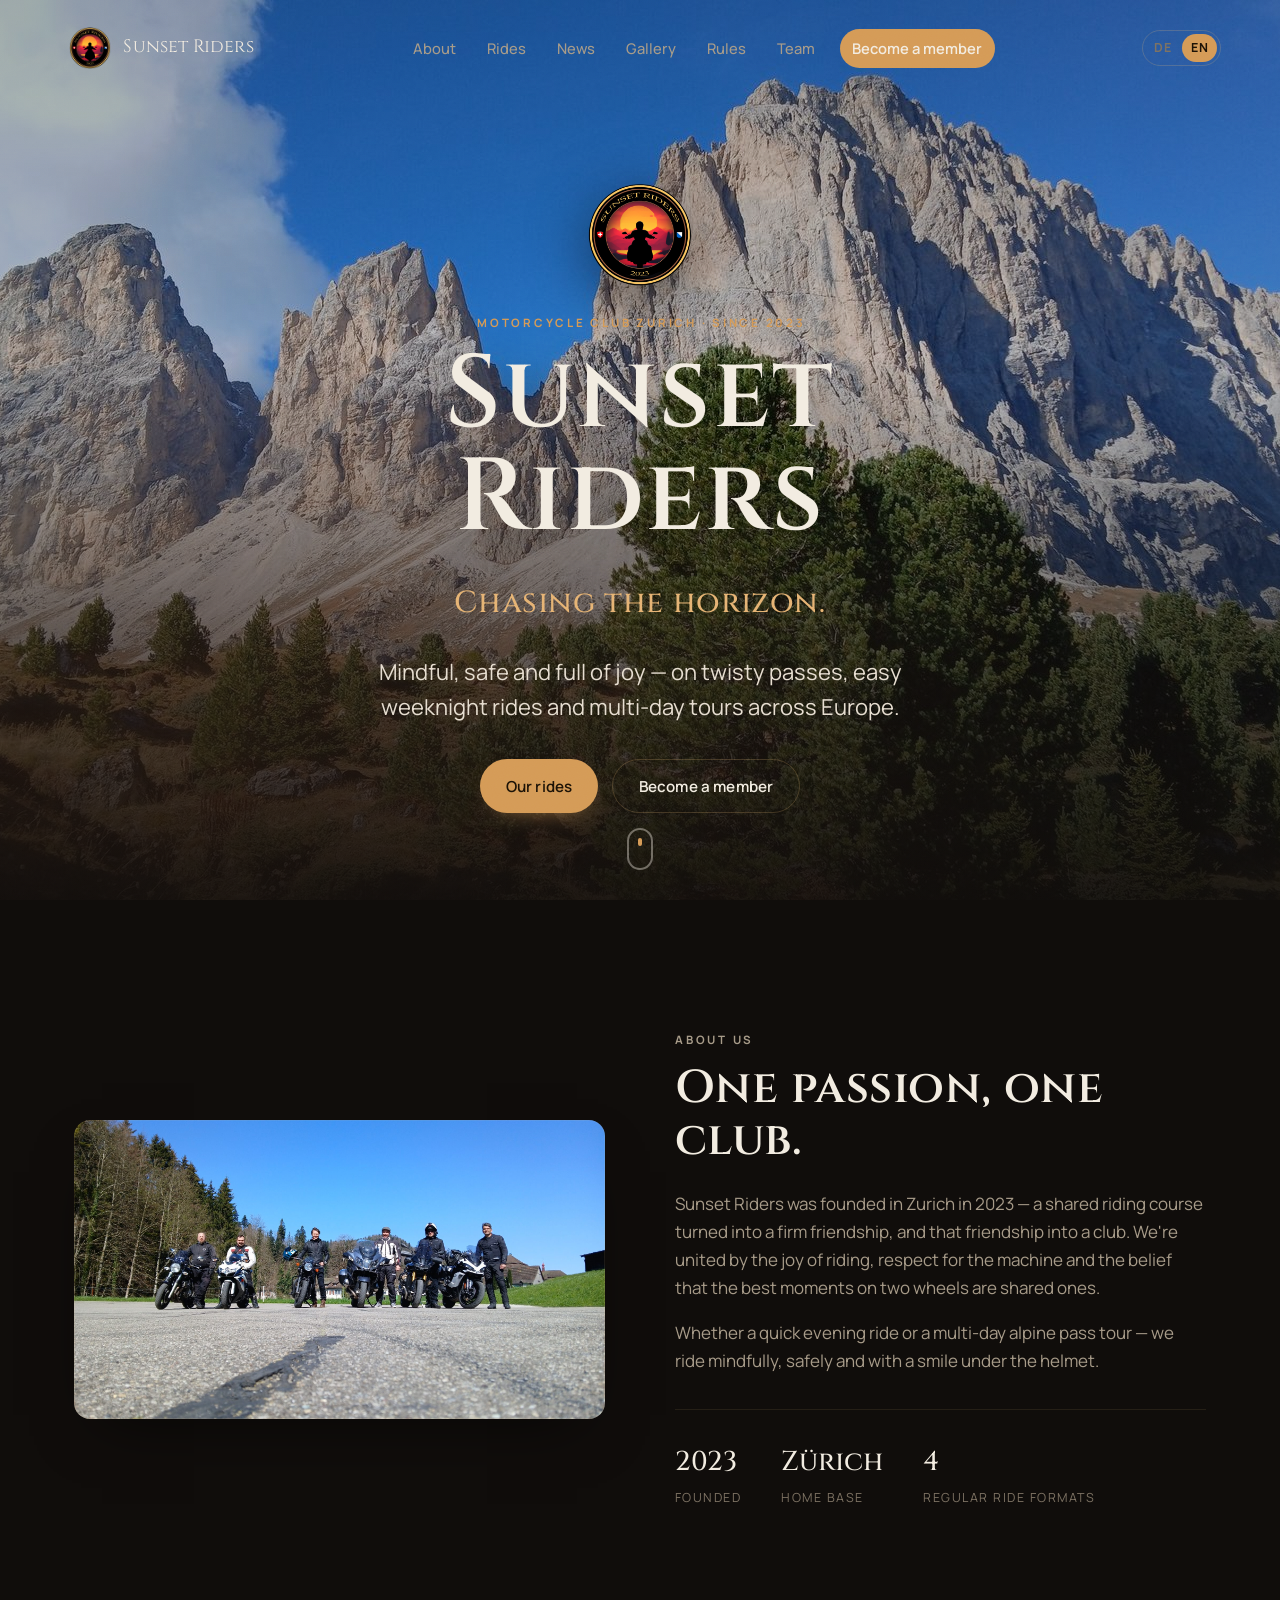
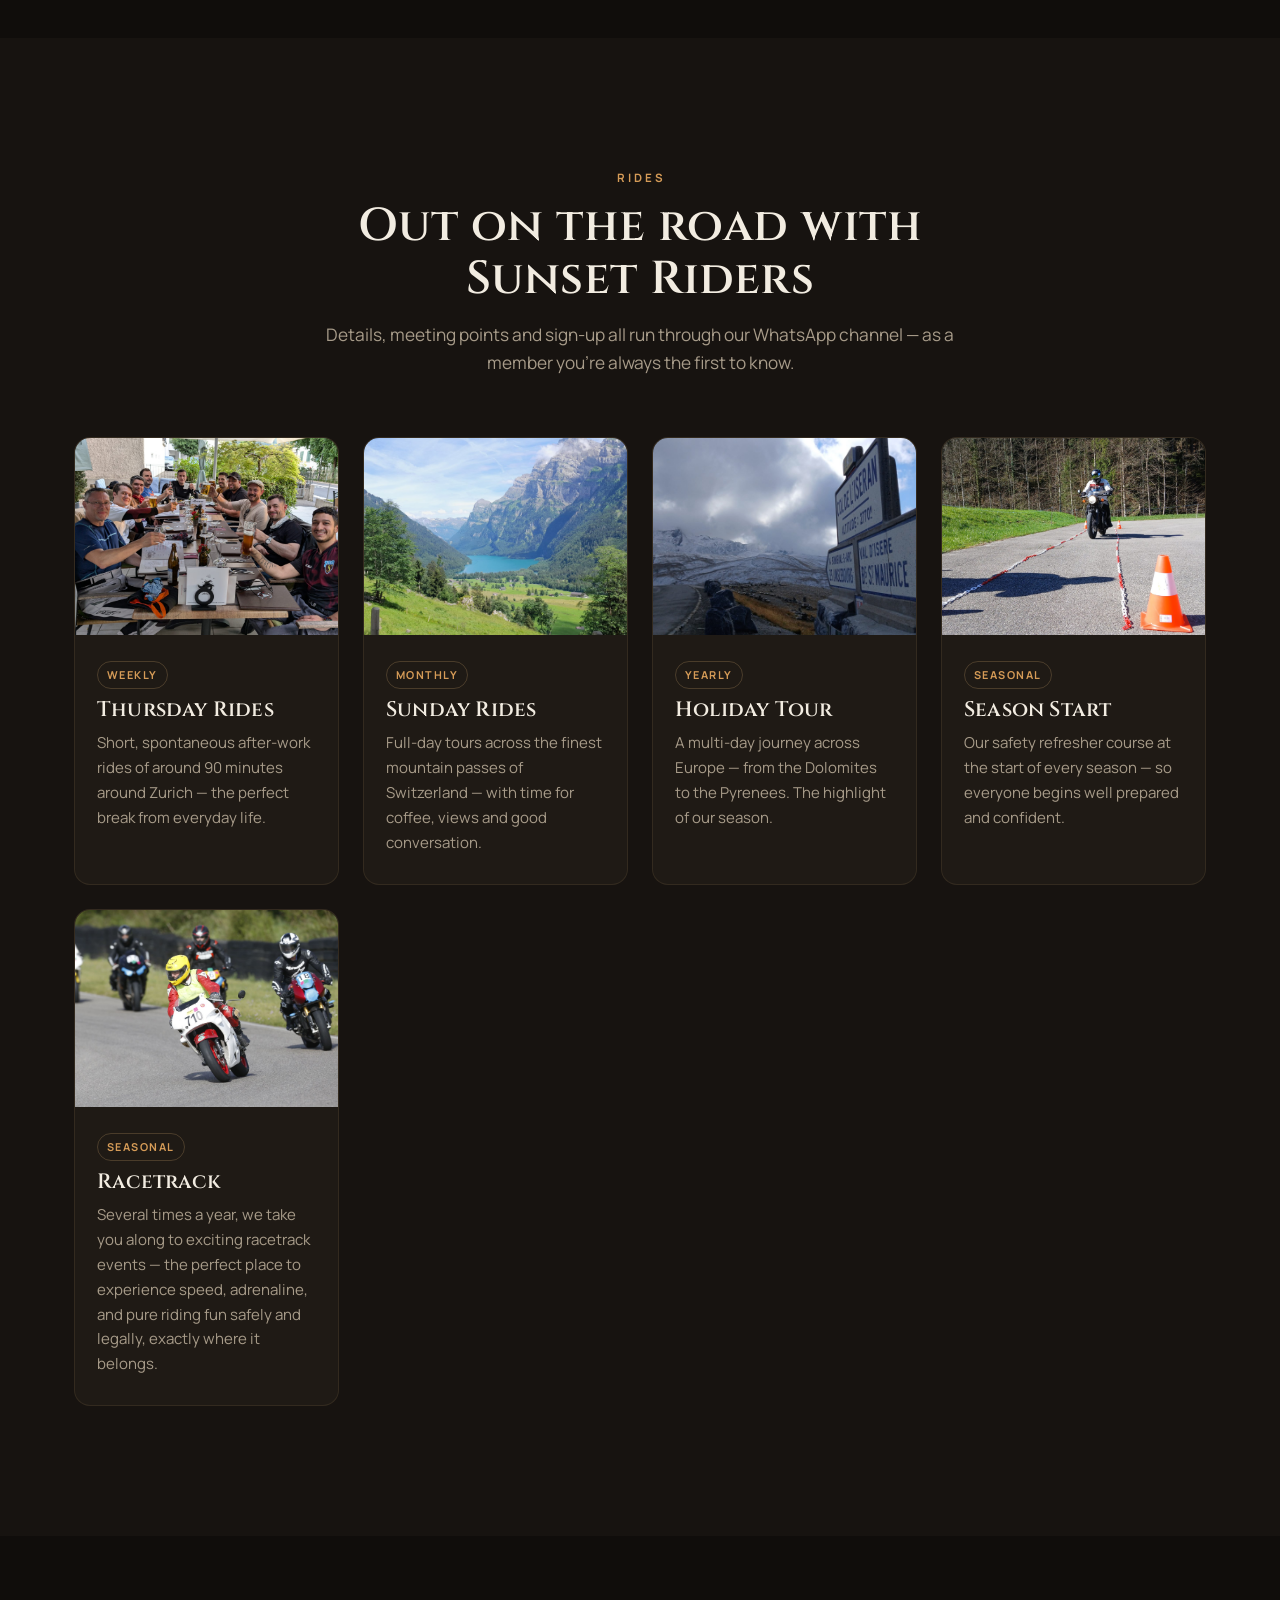
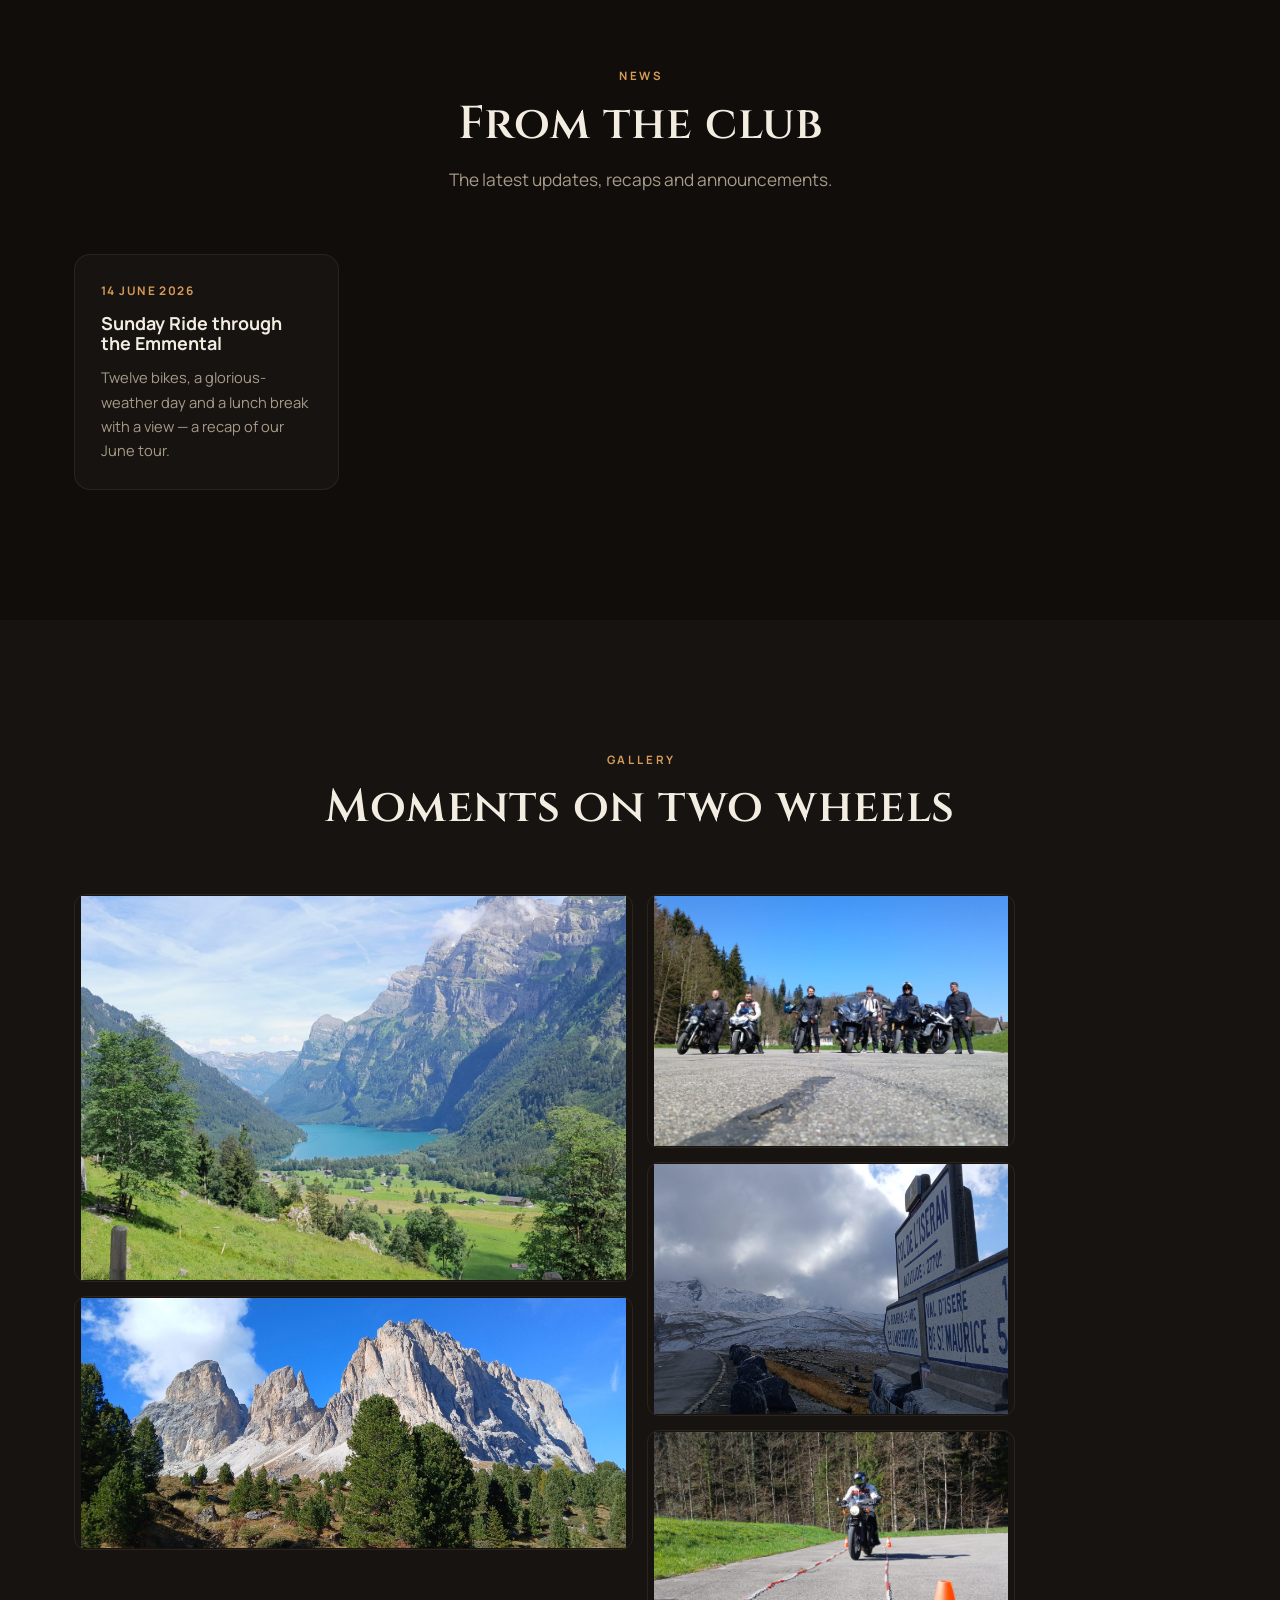
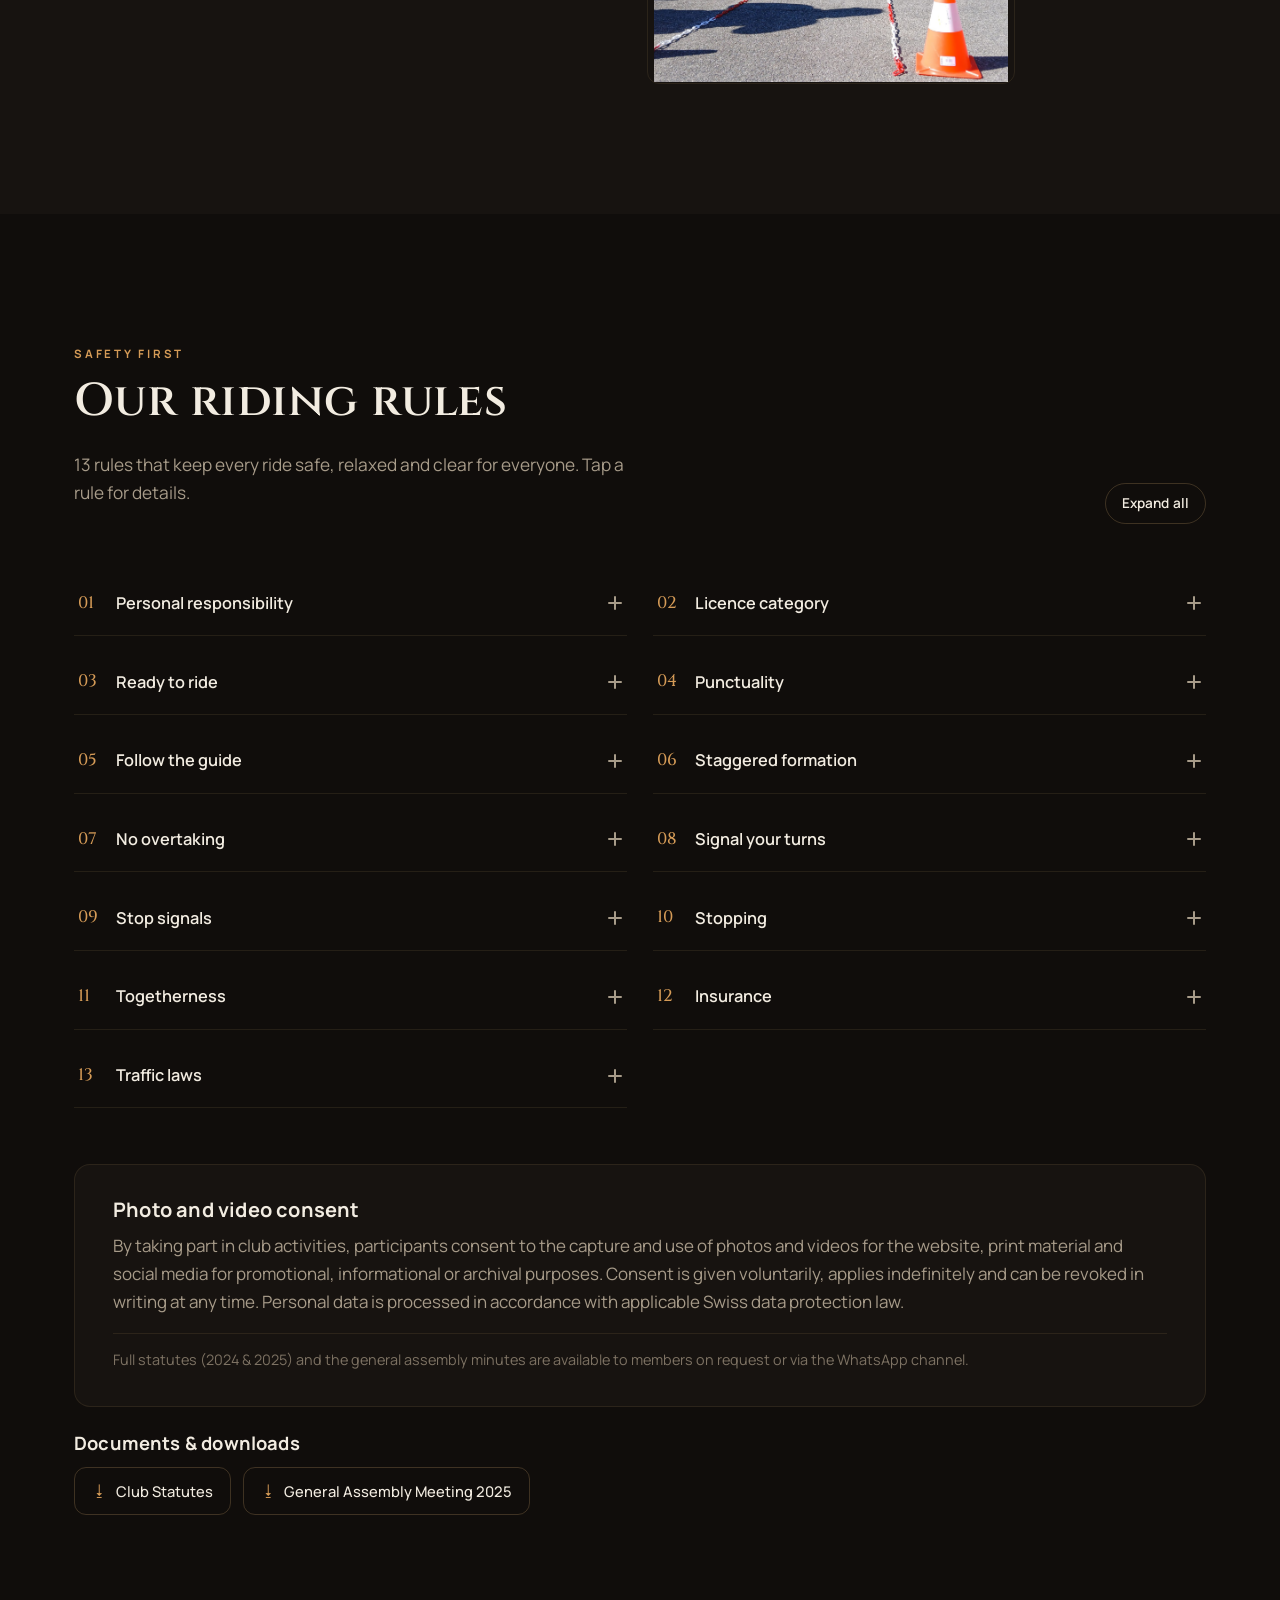
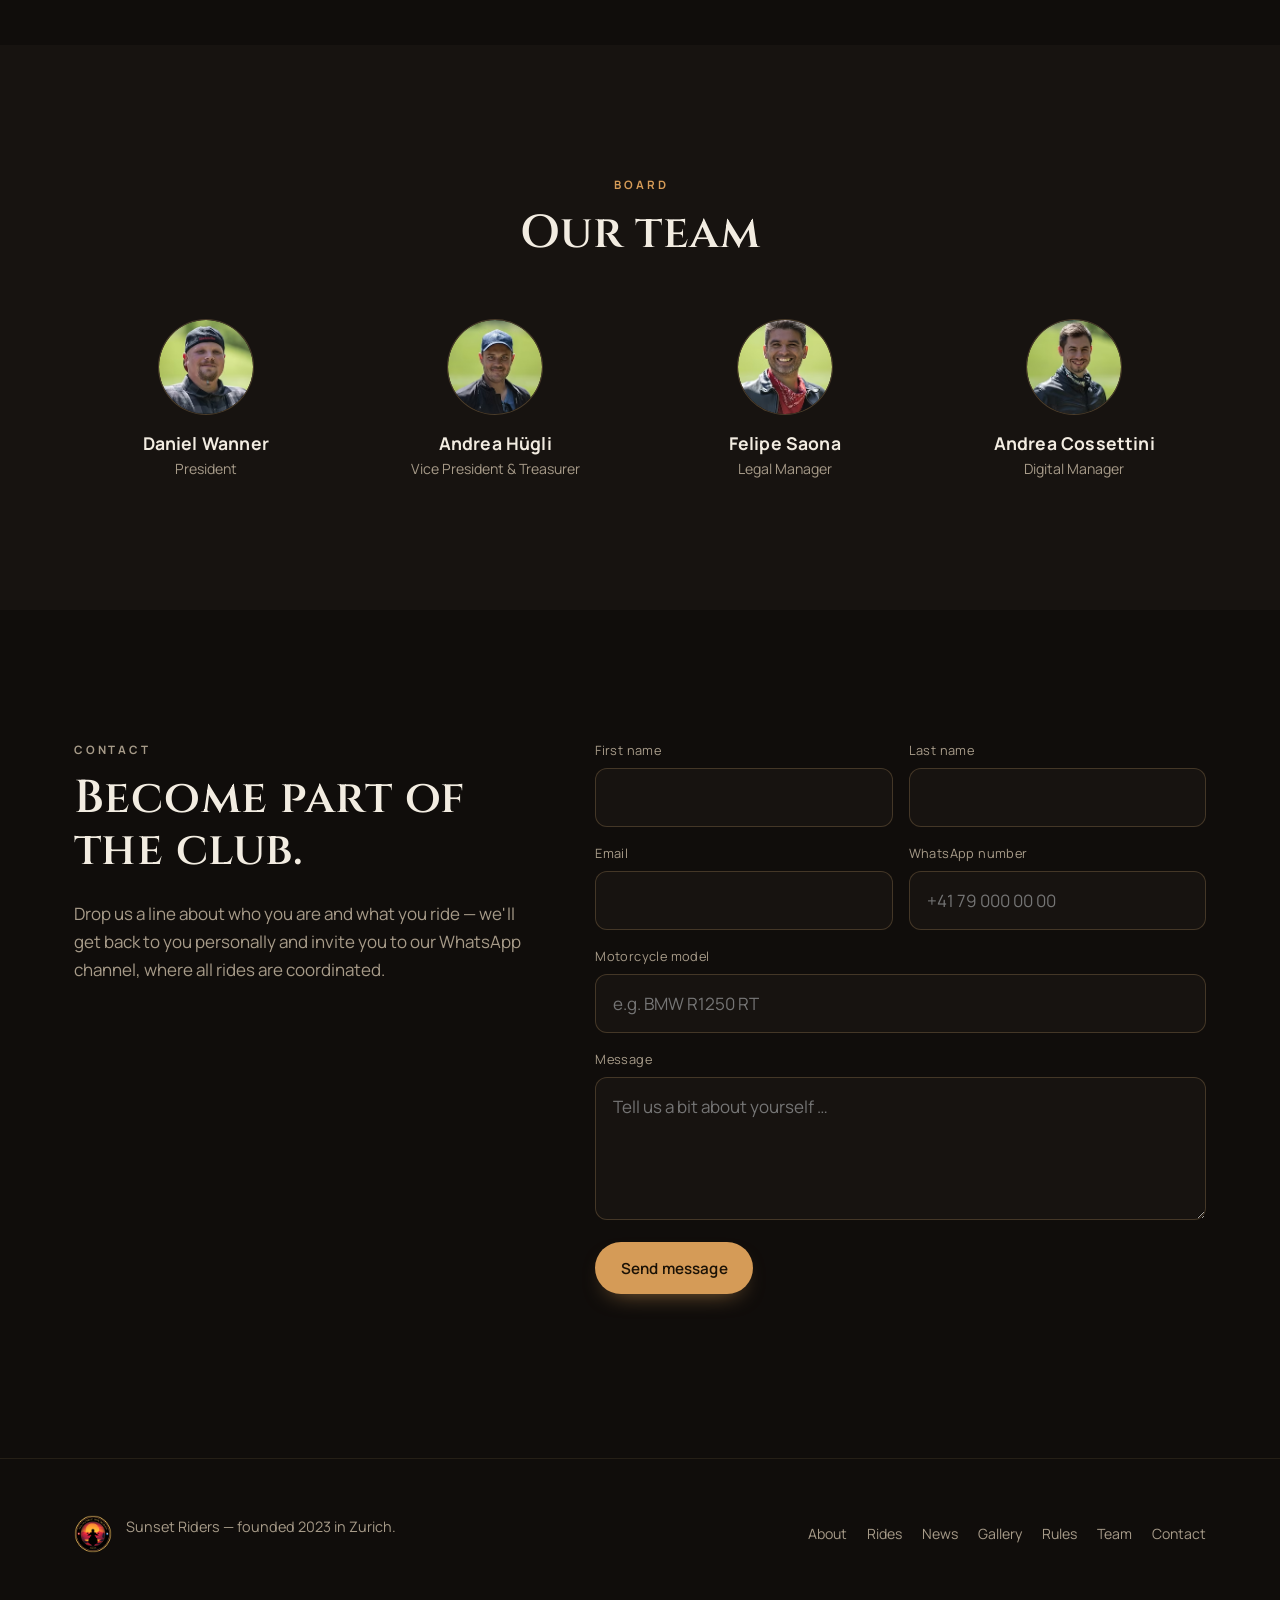
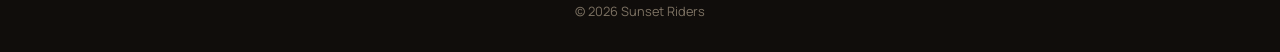
==== commit 0ad55902: "Add files via upload" ====
--- a/index.html
+++ b/index.html
@@ -213,6 +213,13 @@
         <p class="rules-docs-note" data-i18n="rules.docsNote">Vollständige Statuten (2024 &amp; 2025) und die Protokolle der
           Generalversammlung erhalten Mitglieder auf Anfrage oder über den WhatsApp-Kanal.</p>
       </div>
+
+      <div class="rules-downloads reveal" id="downloads-block" hidden>
+        <h3 data-i18n="downloads.title">Dokumente &amp; Downloads</h3>
+        <div class="downloads-list" id="downloads-list">
+          <!-- rendered by js/main.js from SITE_CONTENT.downloads -->
+        </div>
+      </div>
     </div>
   </section>
 
--- a/css/style.css
+++ b/css/style.css
@@ -250,6 +250,19 @@
 .rules-consent h3{font-size:1.25rem;font-family:var(--font-body);font-weight:700;}
 .rules-consent p{color:var(--muted);margin-bottom:1em;}
 .rules-consent .rules-docs-note{font-size:.9rem;color:var(--muted-2);margin-bottom:0;padding-top:14px;border-top:1px solid var(--line);}
+
+/* Downloads (Statuten, GV-Protokolle …) */
+.rules-downloads{margin-top:26px;}
+.rules-downloads h3{font-size:1.15rem;font-family:var(--font-body);font-weight:700;margin-bottom:.7em;}
+.downloads-list{display:flex;flex-wrap:wrap;gap:12px;}
+.download-item{
+  display:inline-flex;align-items:center;gap:.6em;padding:.7em 1.15em;
+  border:1px solid var(--line-strong);border-radius:var(--radius-sm);
+  color:var(--text);font-size:.92rem;font-weight:500;
+  transition:border-color .25s var(--ease),color .25s var(--ease),background .25s var(--ease);
+}
+.download-item::before{content:"⭳";font-size:1.05em;color:var(--accent);}
+.download-item:hover{border-color:var(--accent);color:var(--accent);background:rgba(213,155,87,.06);}
 
 /* team */
 .team-grid{display:grid;grid-template-columns:repeat(4,1fr);gap:26px;margin-top:60px;}
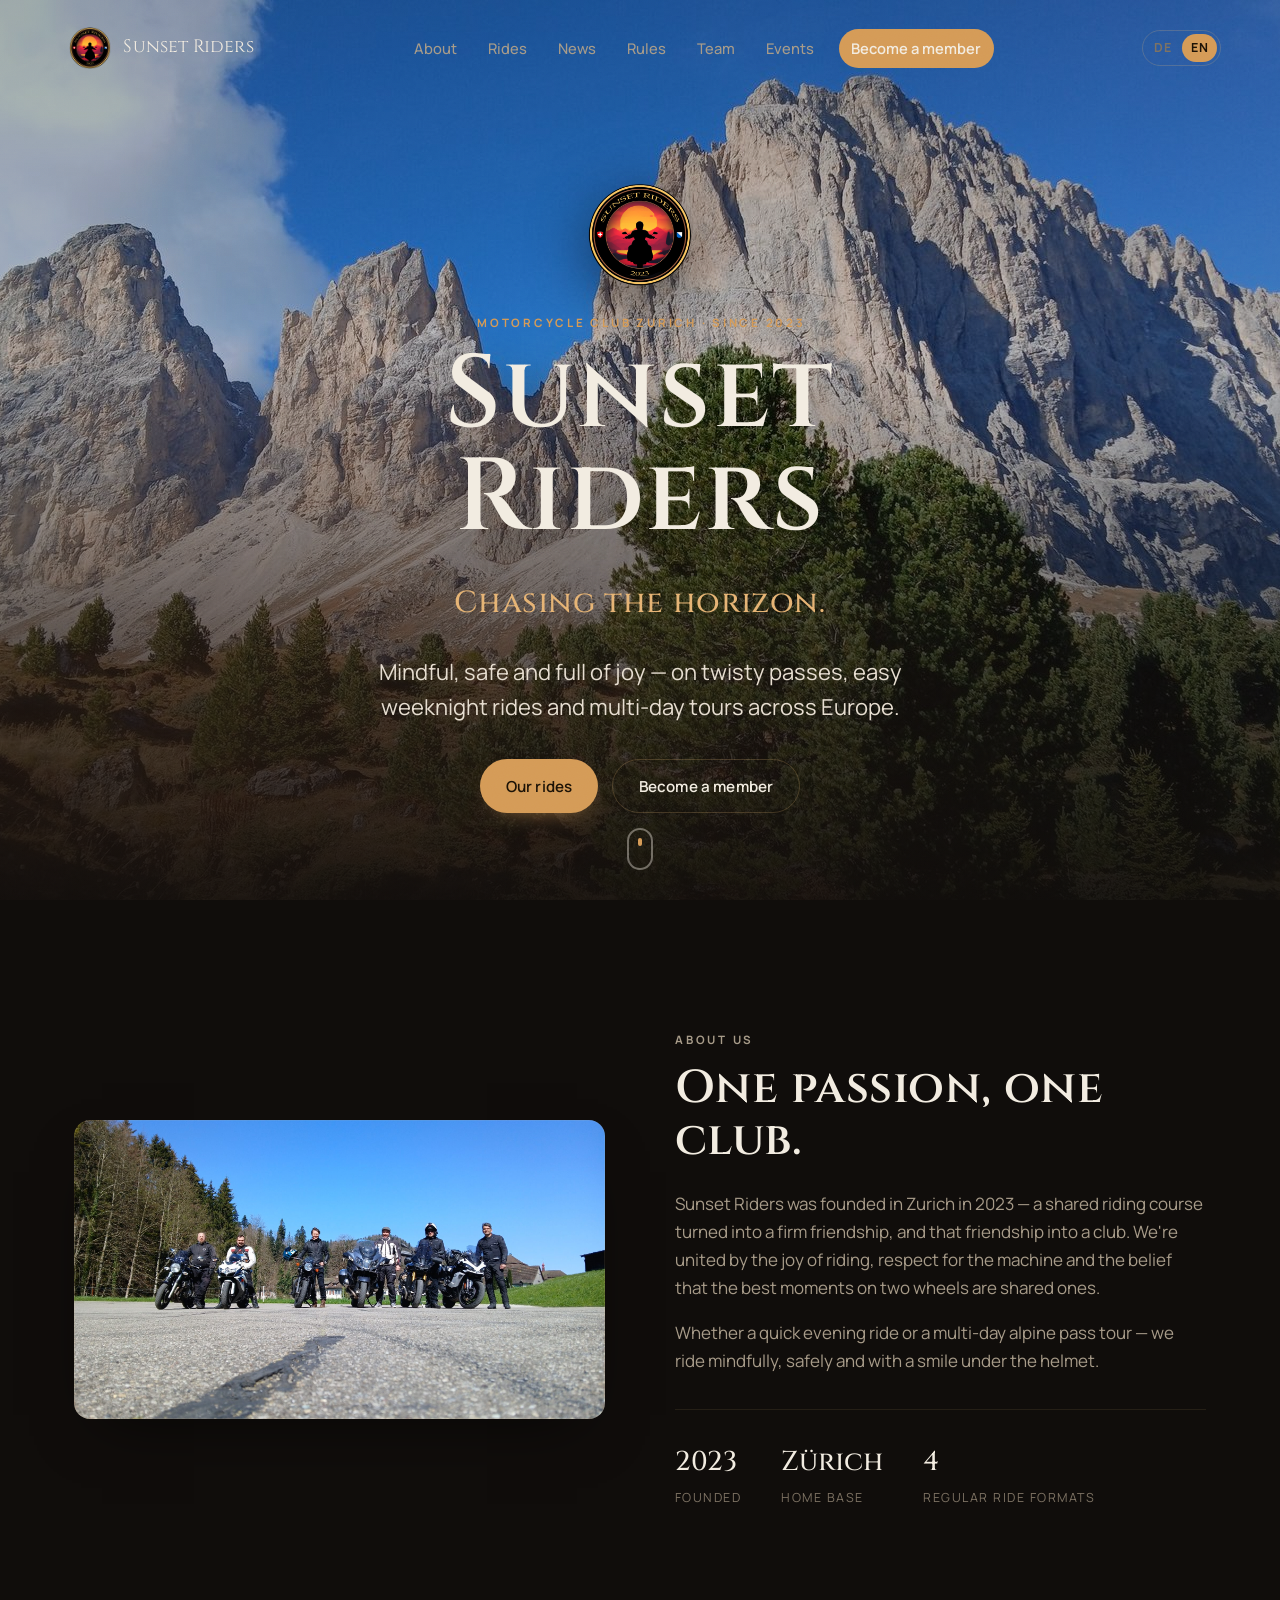
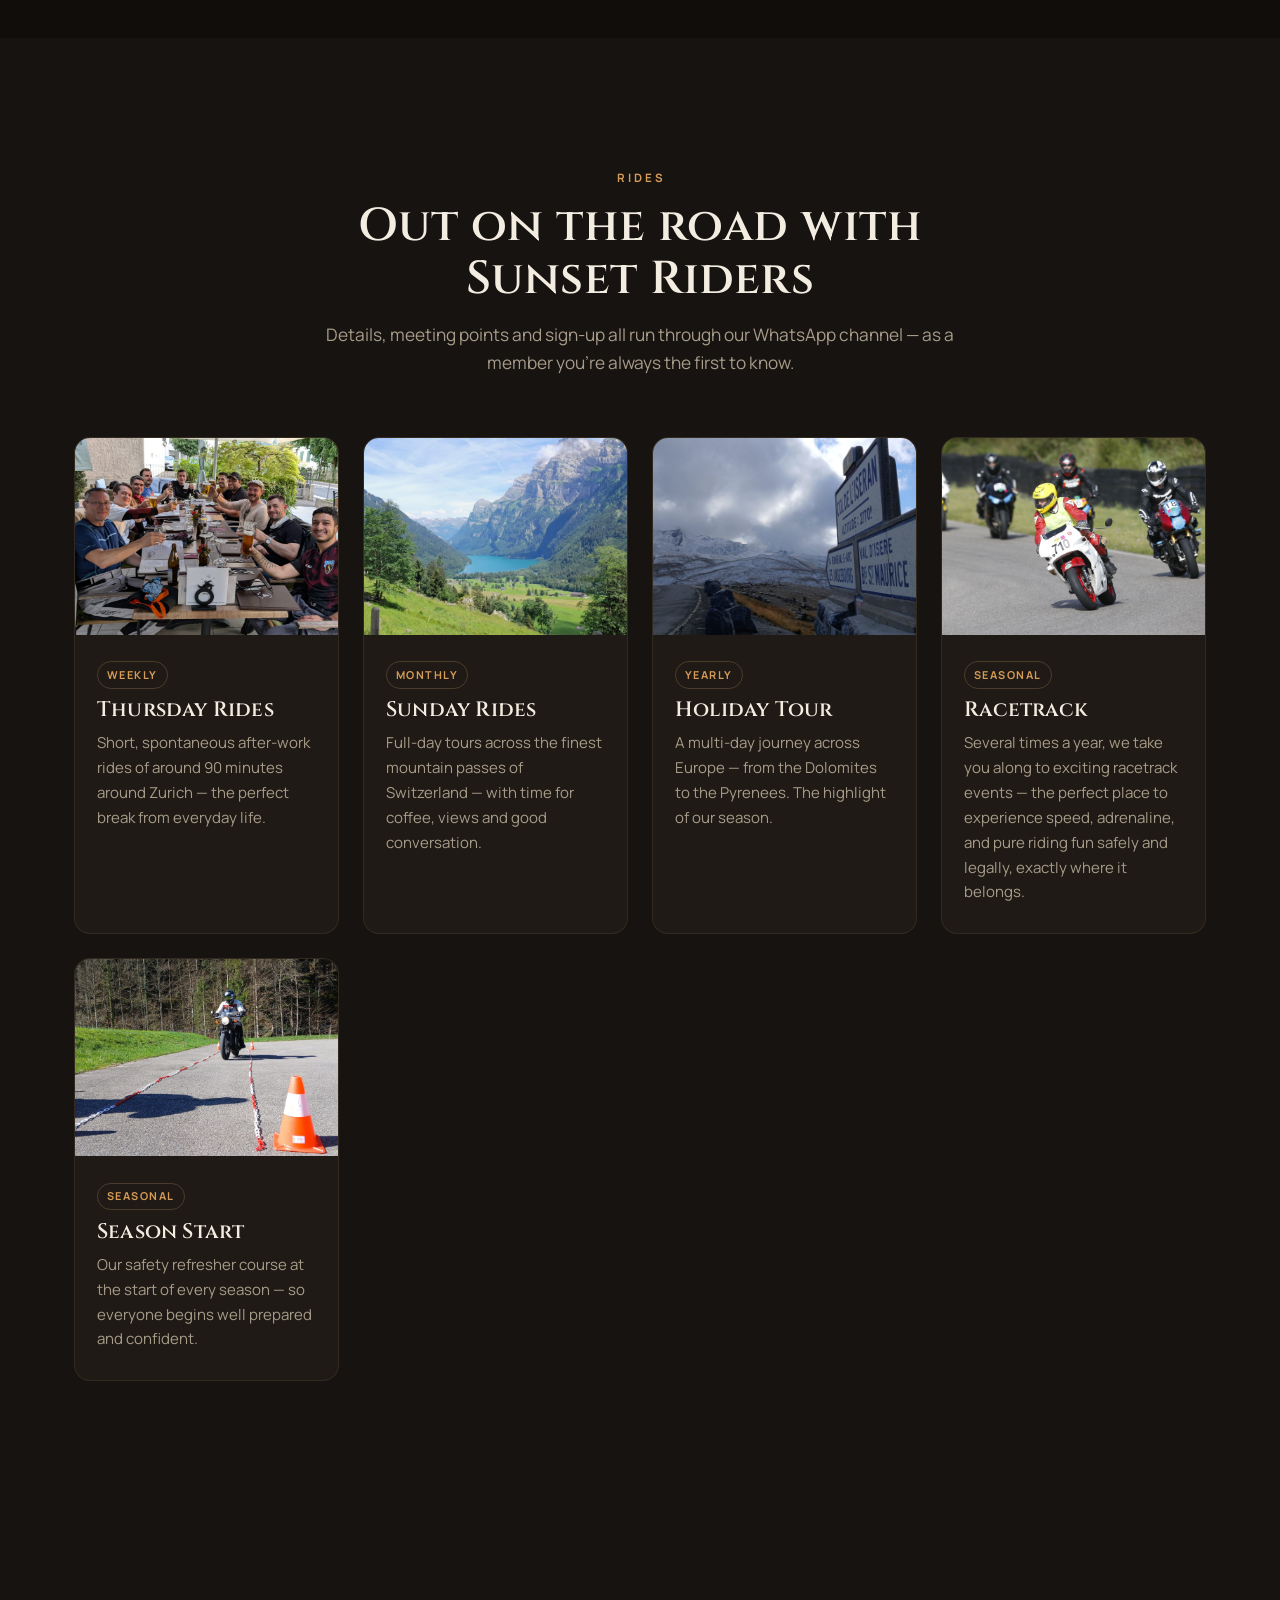
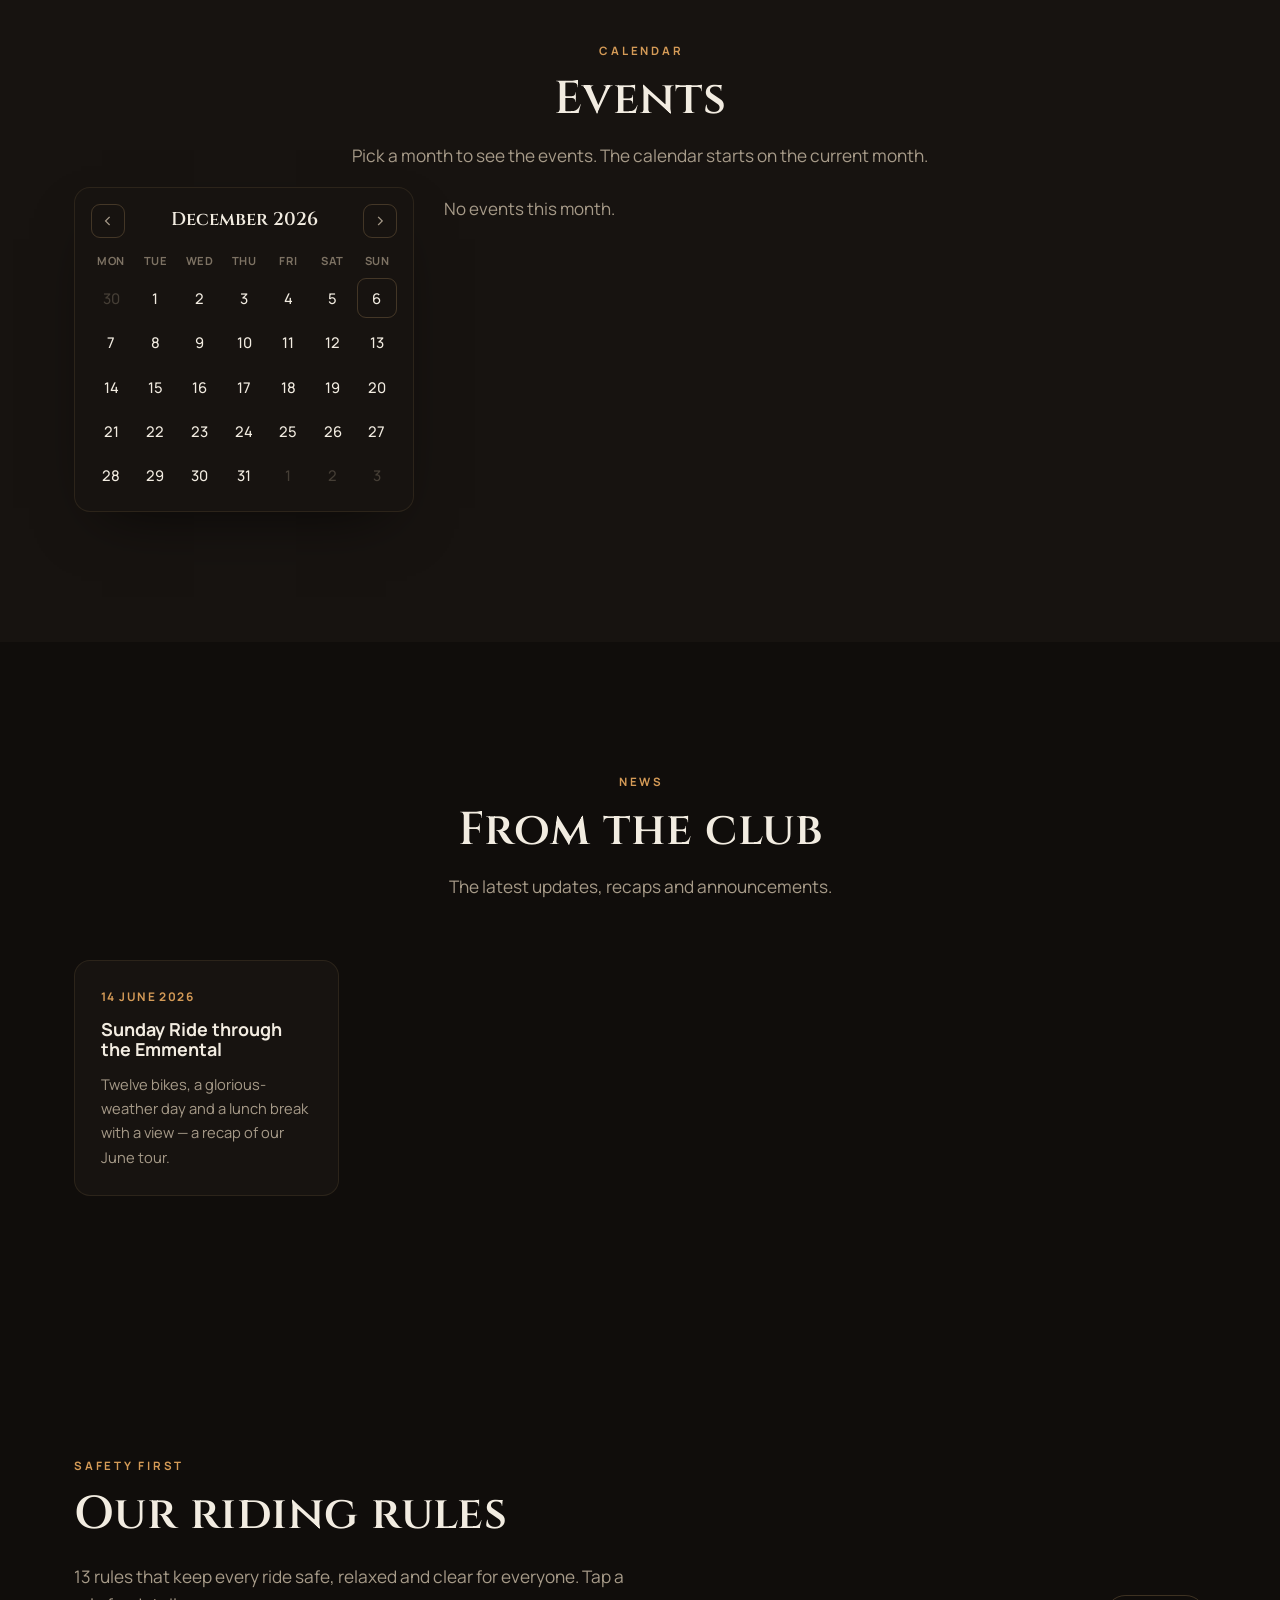
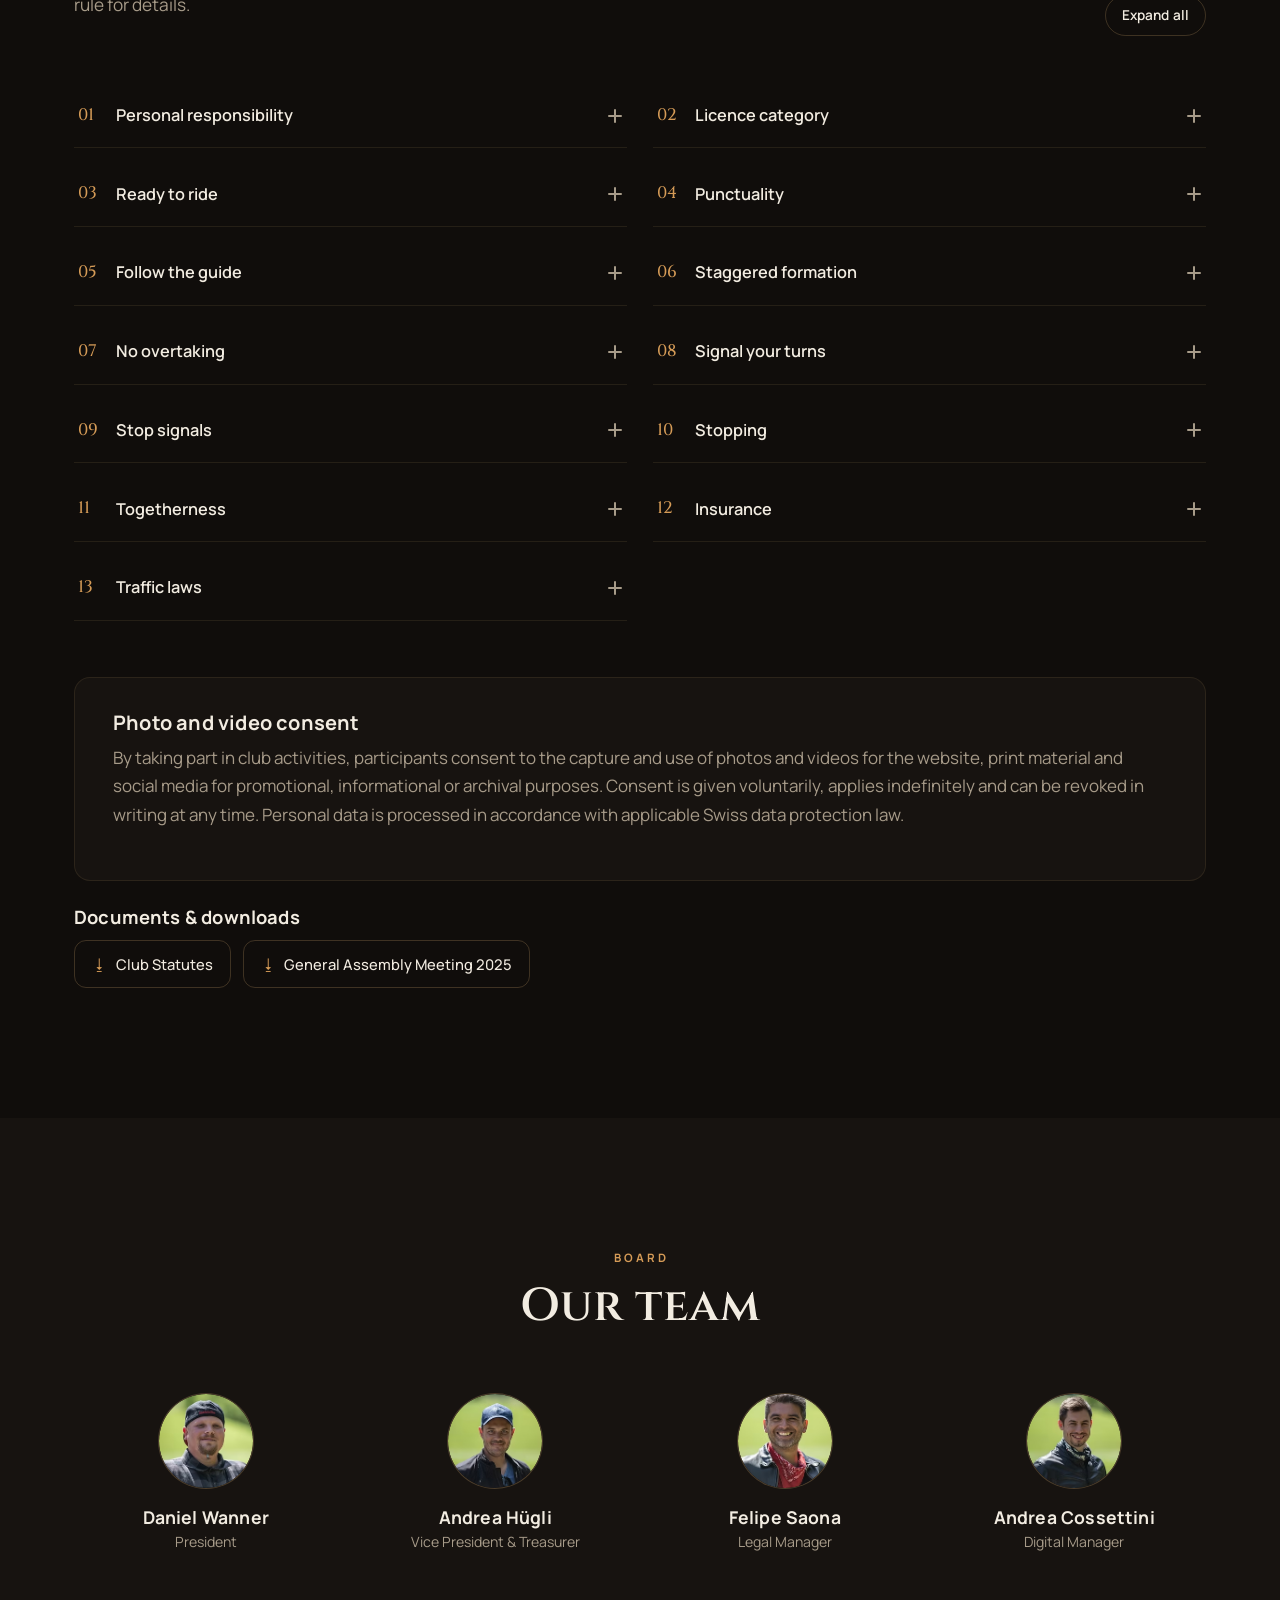
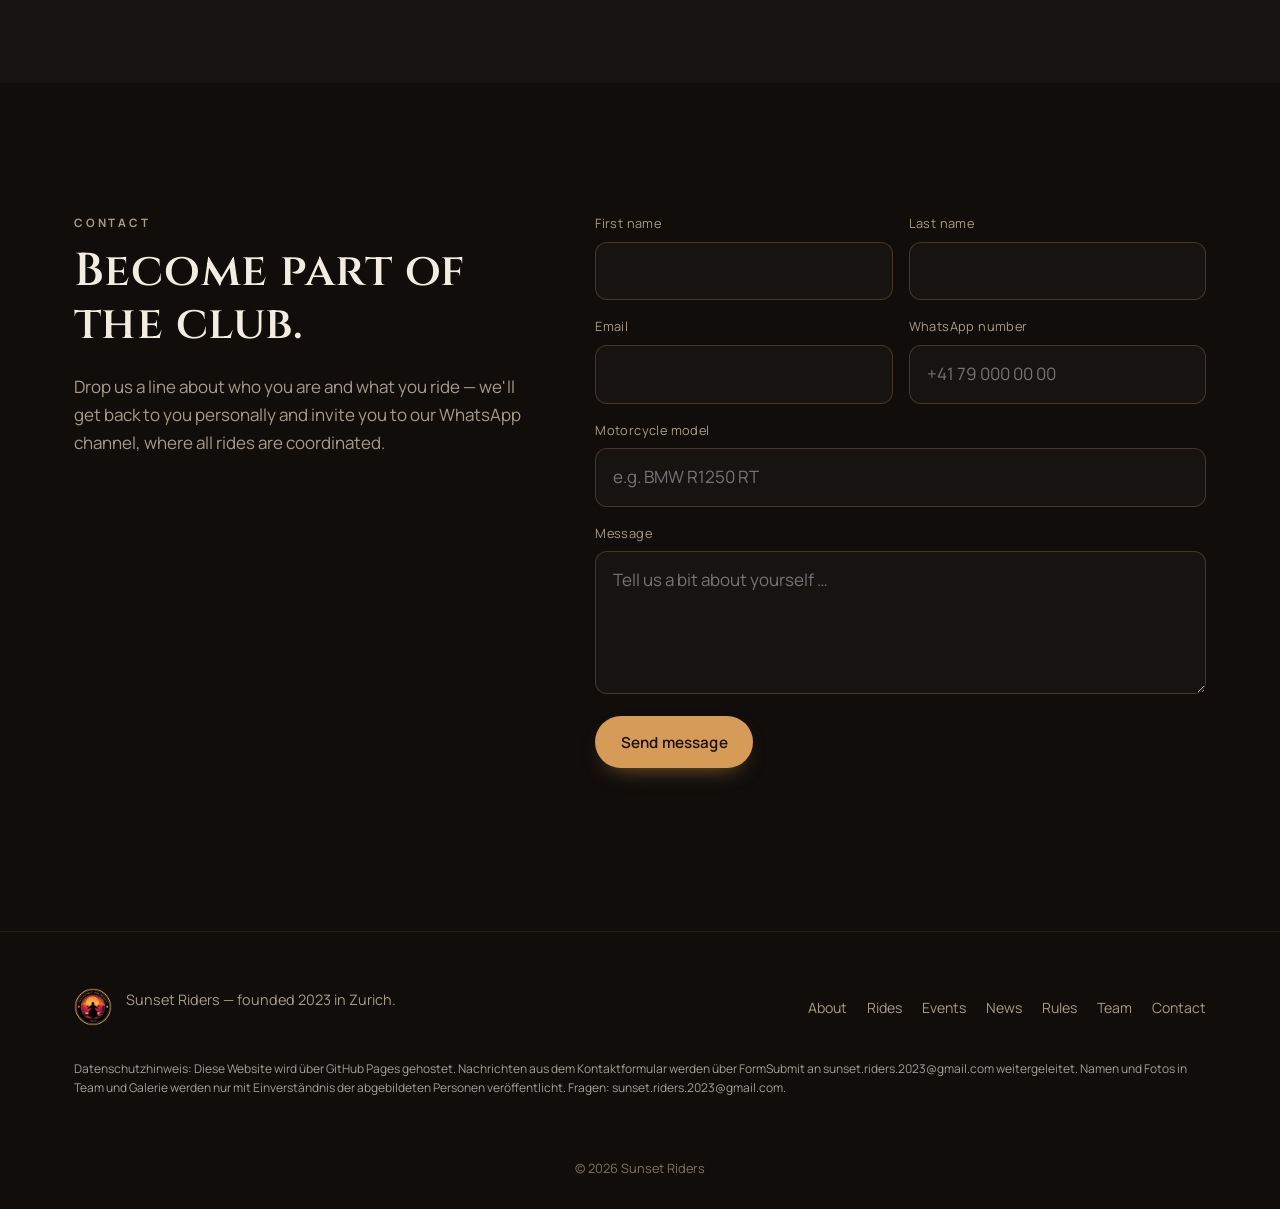
==== commit 1bda5761: "Add privacy notice to footer Added privacy notice in the footer section." ====
--- a/index.html
+++ b/index.html
@@ -297,6 +297,7 @@
       <a href="#contact" data-i18n="nav.contact">Kontakt</a>
     </nav>
     <p class="footer-copy">© <span id="year"></span> Sunset Riders</p>
+<p class="footer-privacy" data-i18n="footer.privacy" style="font-size:0.75rem;opacity:0.65;margin-top:4px;">Datenschutzhinweis: Diese Website wird über GitHub Pages gehostet. Nachrichten aus dem Kontaktformular werden über FormSubmit an sunset.riders.2023@gmail.com weitergeleitet. Namen und Fotos in Team und Galerie werden nur mit Einverständnis der abgebildeten Personen veröffentlicht. Fragen: sunset.riders.2023@gmail.com.</p>
   </div>
 </footer>
 
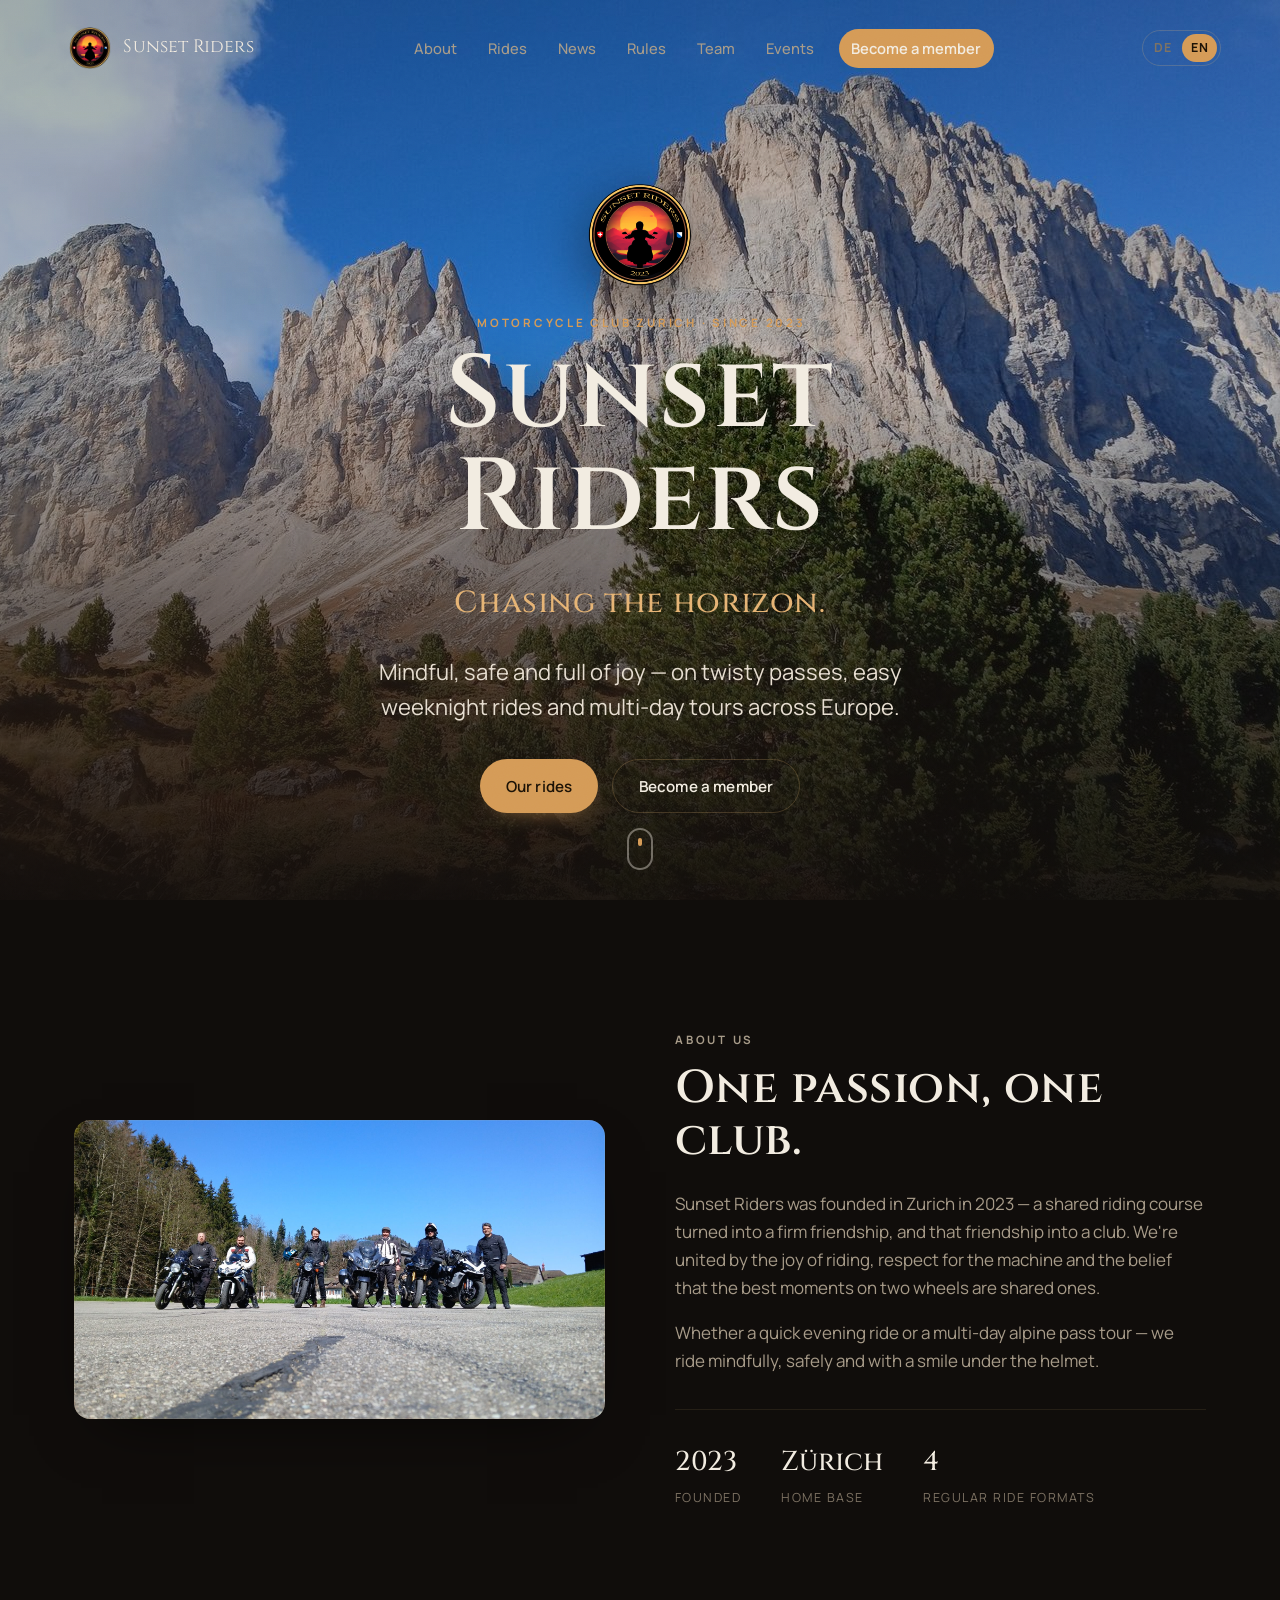
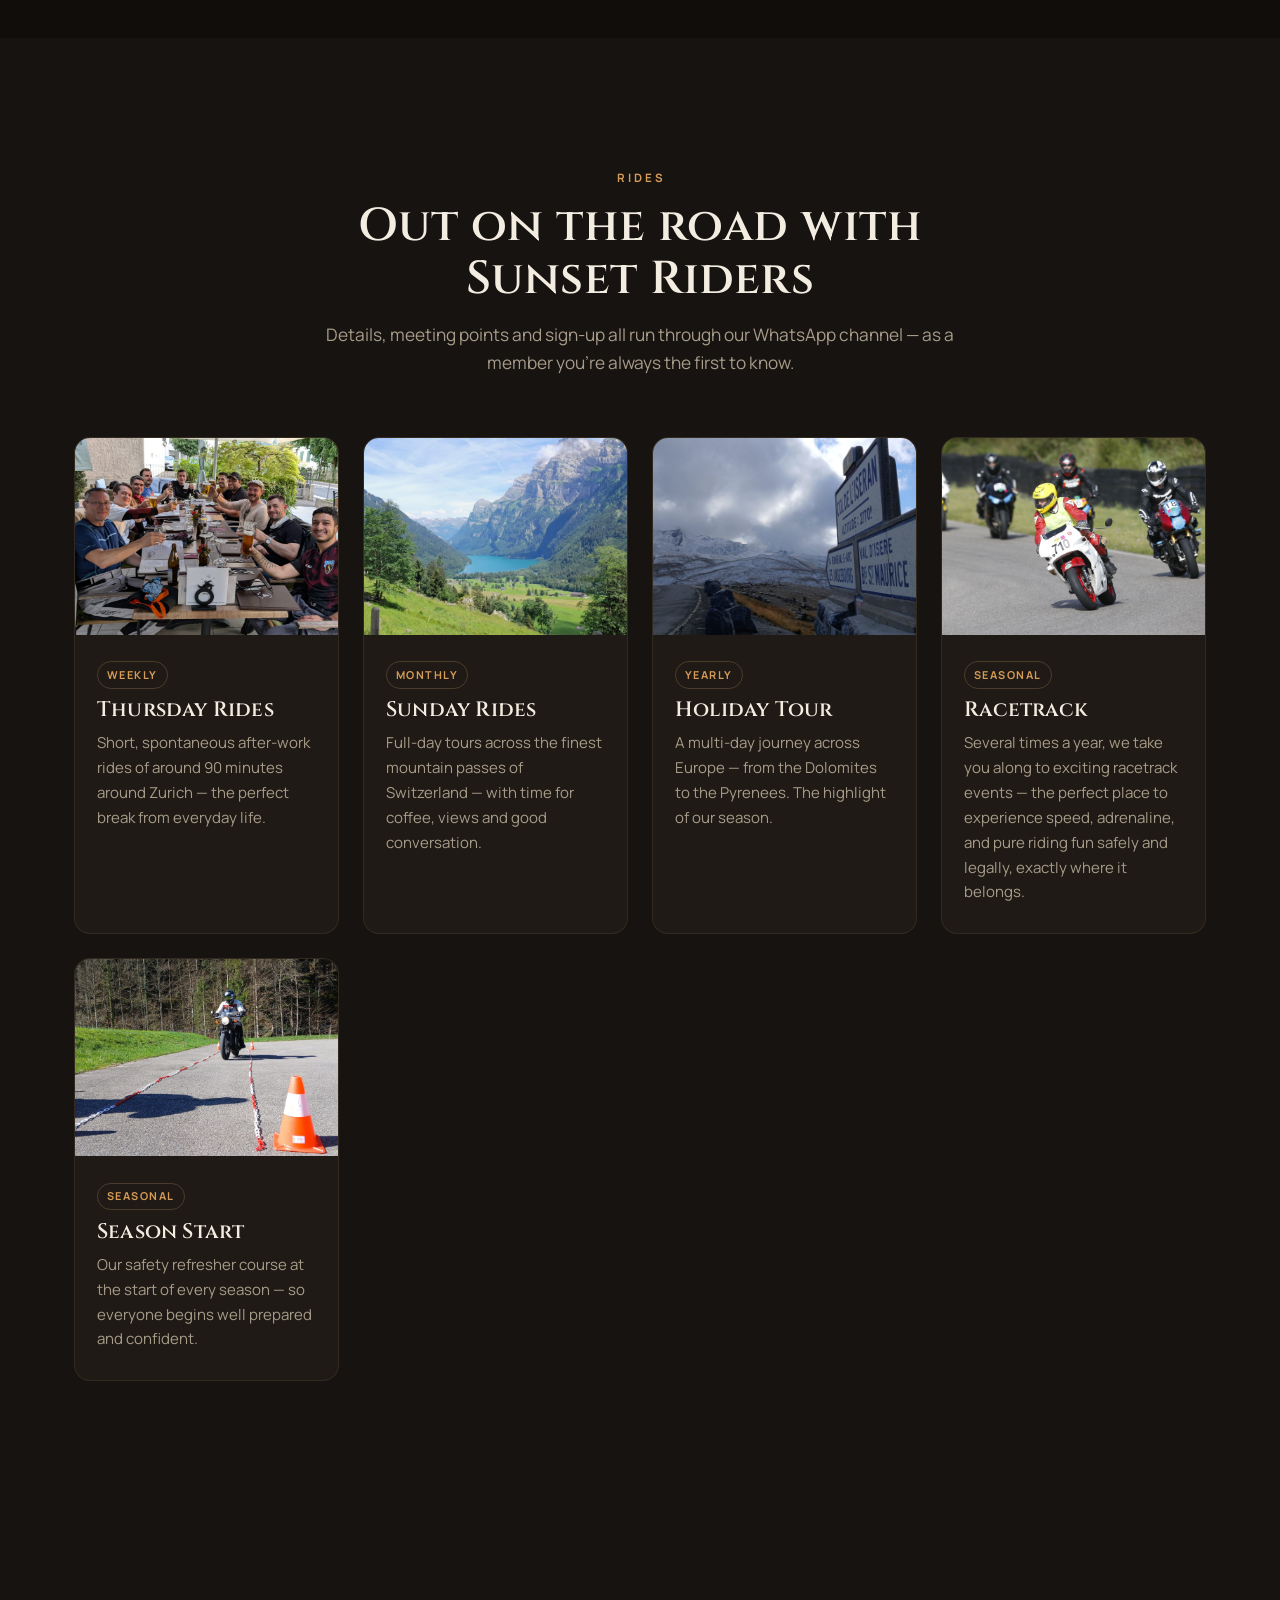
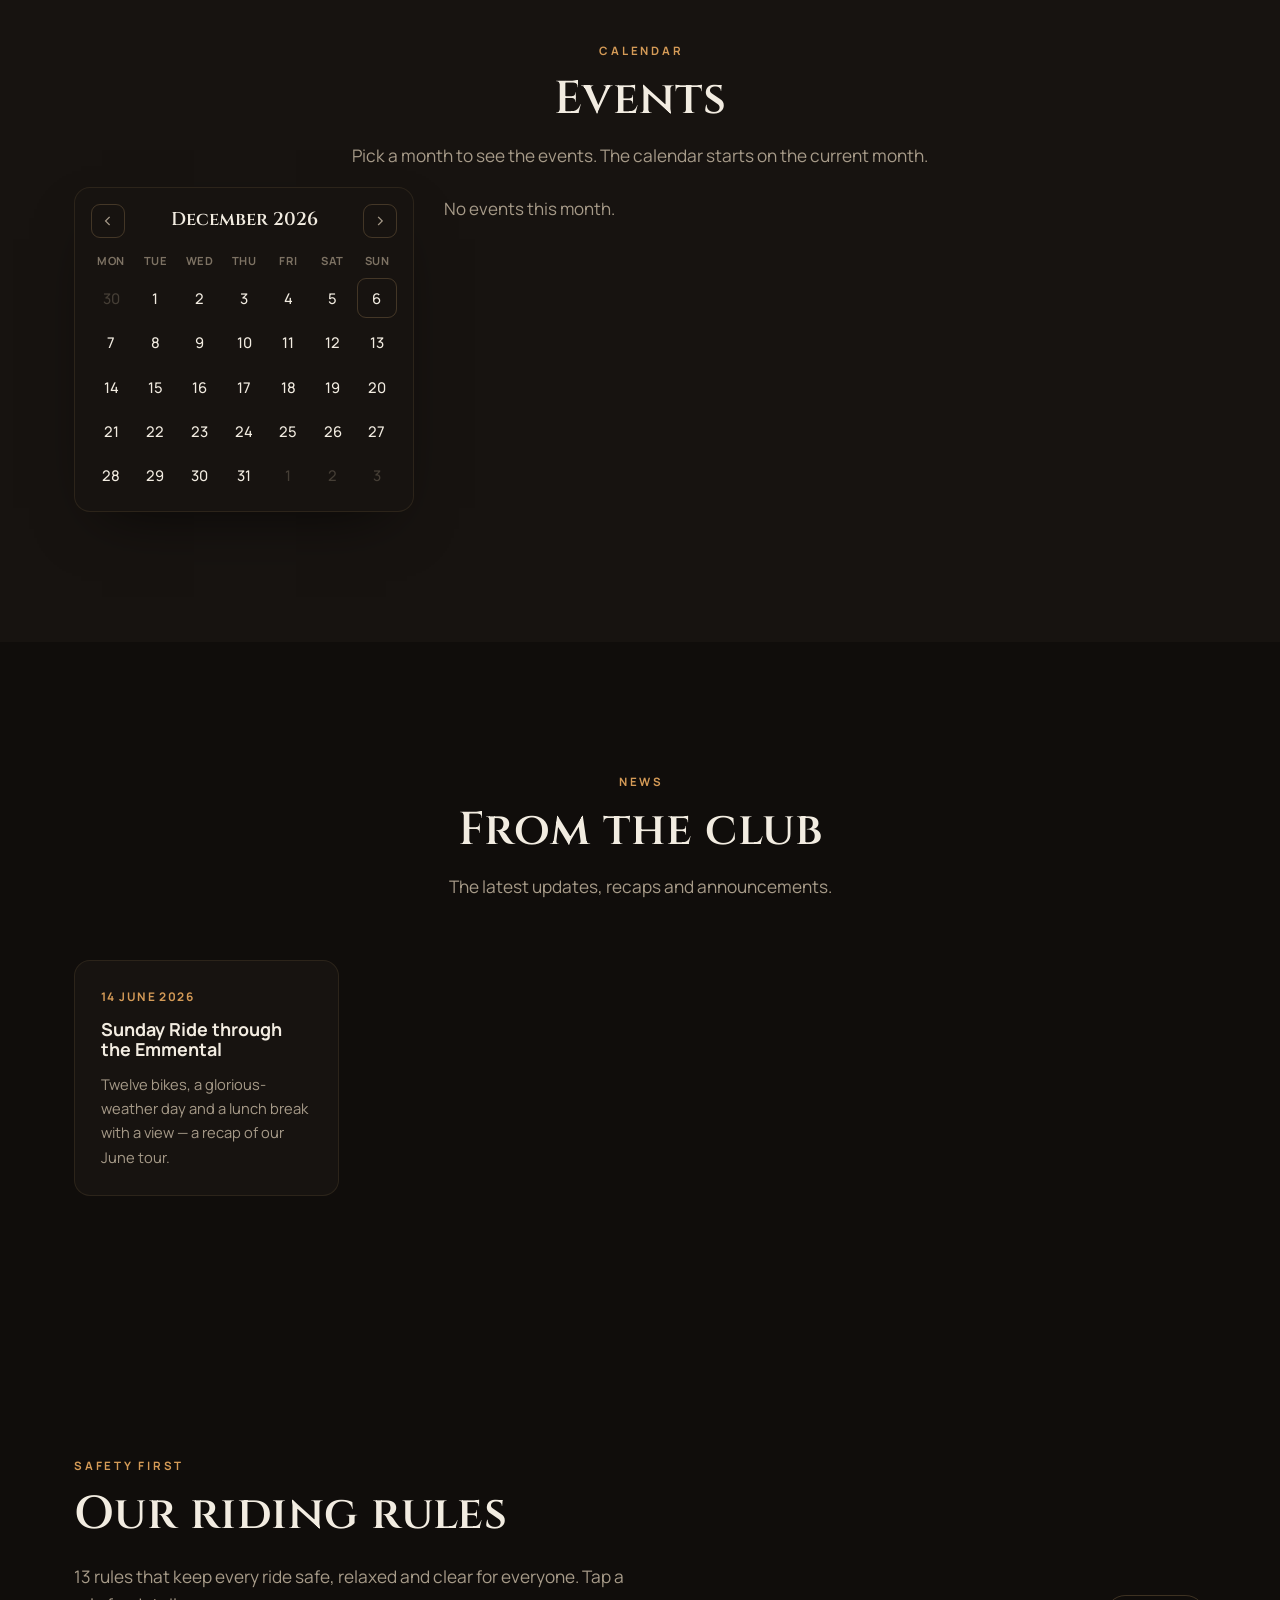
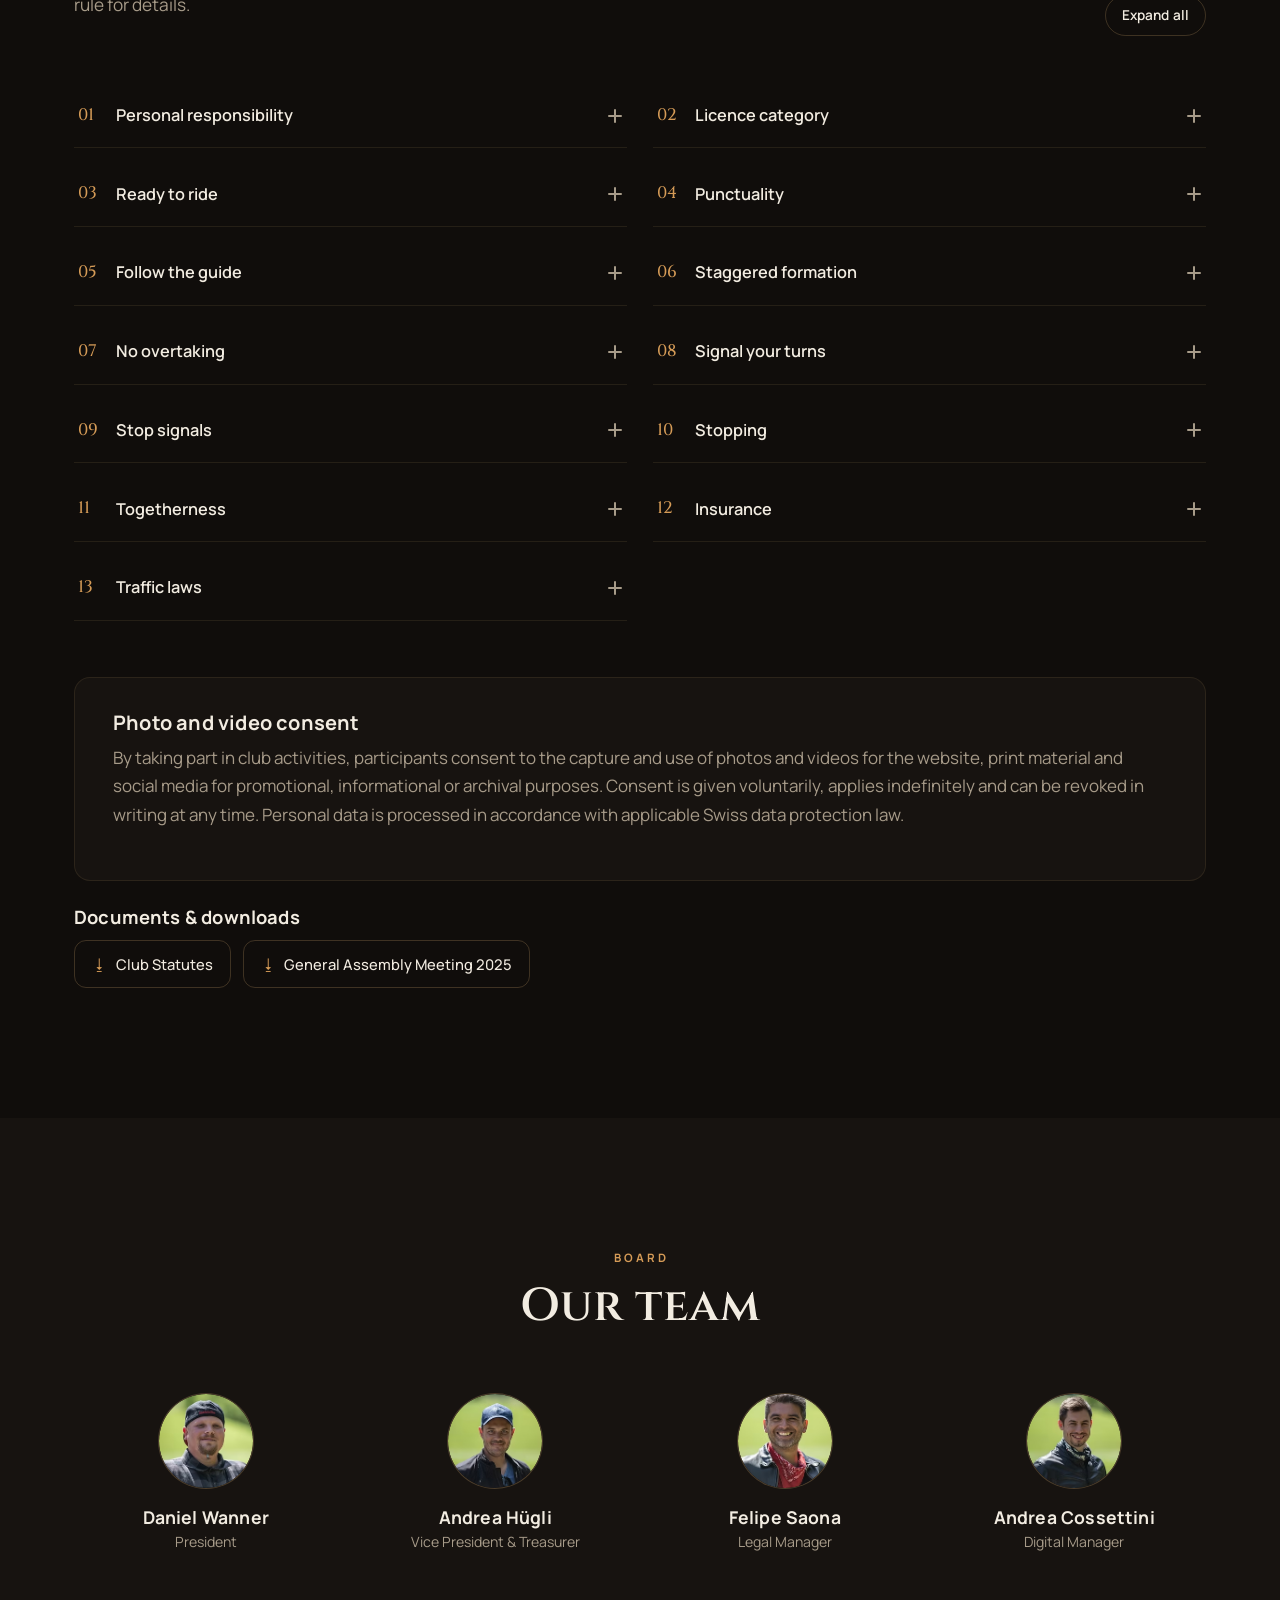
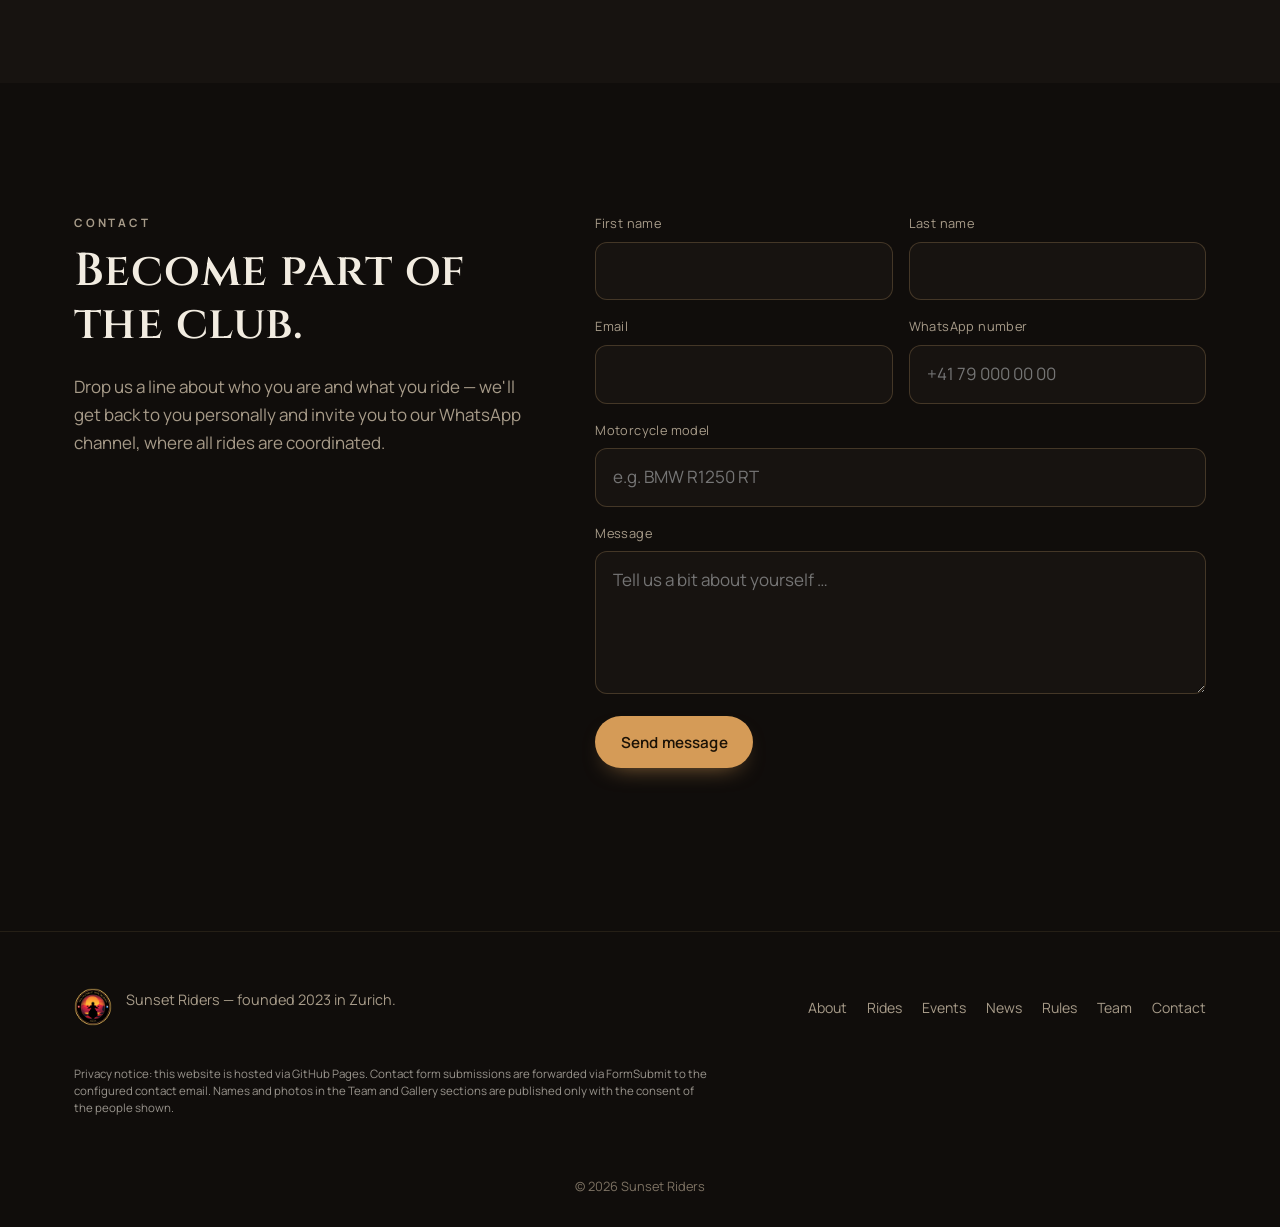
==== commit 48f5d33b: "Update index.html" ====
--- a/index.html
+++ b/index.html
@@ -297,7 +297,6 @@
       <a href="#contact" data-i18n="nav.contact">Kontakt</a>
     </nav>
     <p class="footer-copy">© <span id="year"></span> Sunset Riders</p>
-<p class="footer-privacy" data-i18n="footer.privacy" style="font-size:0.75rem;opacity:0.65;margin-top:4px;">Datenschutzhinweis: Diese Website wird über GitHub Pages gehostet. Nachrichten aus dem Kontaktformular werden über FormSubmit an sunset.riders.2023@gmail.com weitergeleitet. Namen und Fotos in Team und Galerie werden nur mit Einverständnis der abgebildeten Personen veröffentlicht. Fragen: sunset.riders.2023@gmail.com.</p>
   </div>
 </footer>
 
